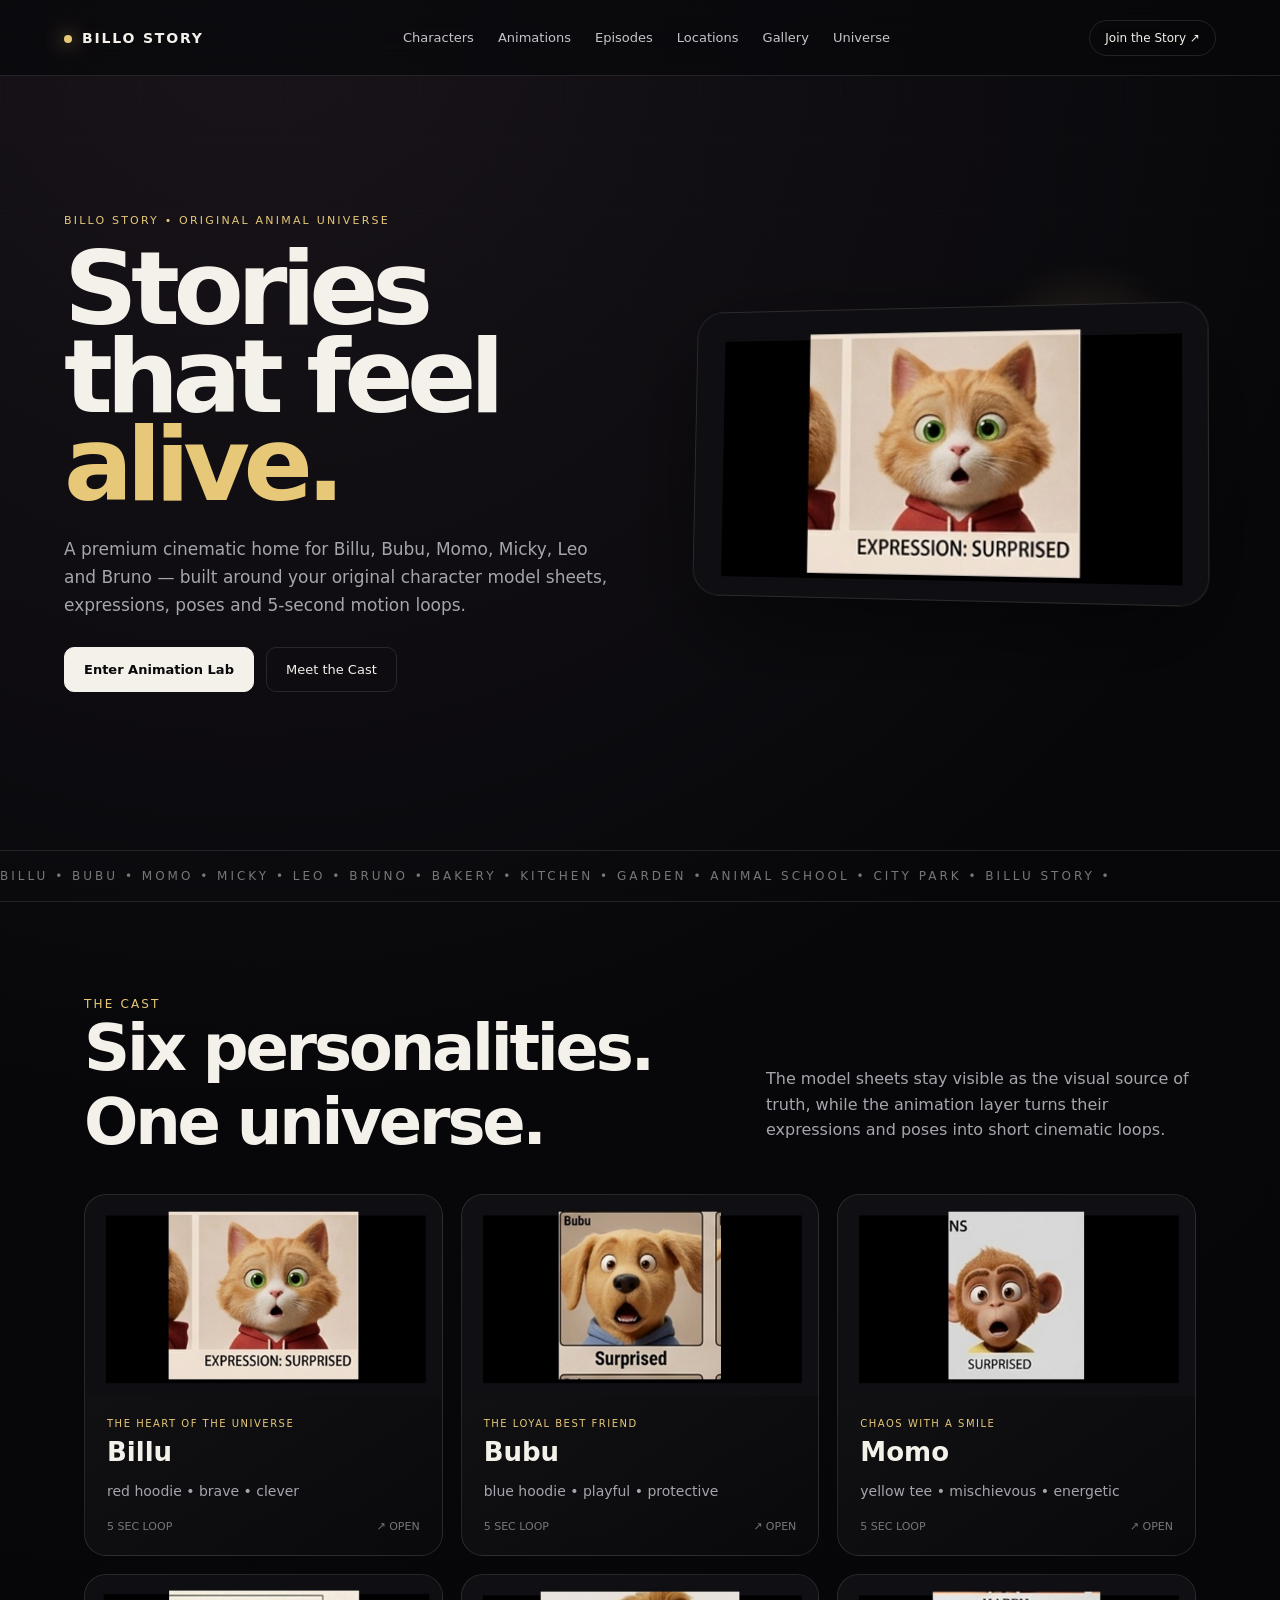
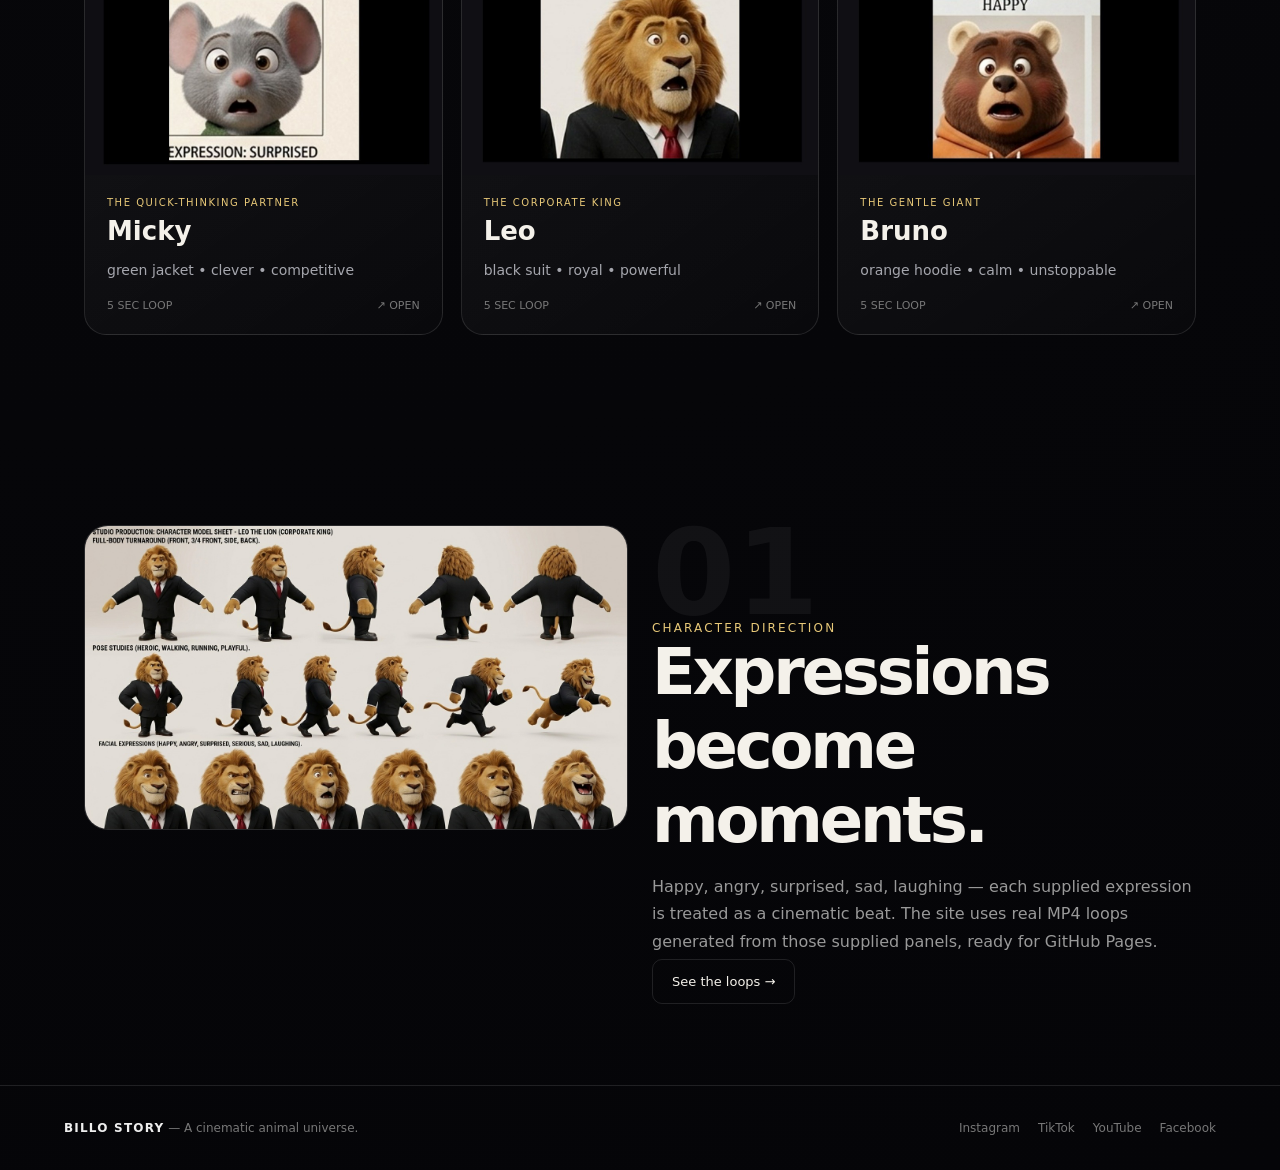
==== index.html @ b3fea33d "Add files via upload" ====
<!doctype html><html lang="en"><head><meta charset="utf-8"><meta name="viewport" content="width=device-width,initial-scale=1"><title>Cinematic Universe — Billo Story</title><meta name="description" content="Billo Story — a cinematic animal universe."><link rel="stylesheet" href="style.css"></head><body>
<nav class="nav">
  <a class="brand" href="index.html"><span class="brand-dot"></span>BILLO STORY</a>
  <div class="navlinks">
    <a href="characters.html">Characters</a>
    <a href="animations.html">Animations</a>
    <a href="episodes.html">Episodes</a>
    <a href="locations.html">Locations</a>
    <a href="gallery.html">Gallery</a>
    <a href="universe.html">Universe</a>
  </div>
  <a class="nav-cta" href="social.html">Join the Story ↗</a>
</nav>

<section class="hero">
<div class="hero-inner">
<div class="reveal"><div class="eyebrow">Billo Story • Original Animal Universe</div><h1>Stories that feel <span>alive.</span></h1><p>A premium cinematic home for Billu, Bubu, Momo, Micky, Leo and Bruno — built around your original character model sheets, expressions, poses and 5-second motion loops.</p><div class="buttons"><a class="btn primary" href="animations.html">Enter Animation Lab</a><a class="btn" href="characters.html">Meet the Cast</a></div></div>
<div class="stage reveal"><div class="orb"></div><div class="stage-card"><video autoplay muted loop playsinline poster="billu-expressions-5s.jpg"><source src="billu-expressions-5s.mp4" type="video/mp4"></video></div></div>
</div></section>
<div class="marquee"><div>BILLU • BUBU • MOMO • MICKY • LEO • BRUNO • BAKERY • KITCHEN • GARDEN • ANIMAL SCHOOL • CITY PARK • BILLU STORY • </div></div>
<section class="section"><div class="section-head reveal"><div><div class="kicker">The cast</div><h2>Six personalities.<br>One universe.</h2></div><p>The model sheets stay visible as the visual source of truth, while the animation layer turns their expressions and poses into short cinematic loops.</p></div>
<div class="grid"><a class="card reveal" href="billu.html"><video autoplay muted loop playsinline poster="billu-expressions-5s.jpg"><source src="billu-expressions-5s.mp4" type="video/mp4"></video><div class="card-body"><div class="tag">The heart of the universe</div><h3>Billu</h3><p>red hoodie • brave • clever</p><div class="meta"><span>5 SEC LOOP</span><span>↗ OPEN</span></div></div></a><a class="card reveal" href="bubu.html"><video autoplay muted loop playsinline poster="bubu-expressions-5s.jpg"><source src="bubu-expressions-5s.mp4" type="video/mp4"></video><div class="card-body"><div class="tag">The loyal best friend</div><h3>Bubu</h3><p>blue hoodie • playful • protective</p><div class="meta"><span>5 SEC LOOP</span><span>↗ OPEN</span></div></div></a><a class="card reveal" href="momo.html"><video autoplay muted loop playsinline poster="momo-expressions-5s.jpg"><source src="momo-expressions-5s.mp4" type="video/mp4"></video><div class="card-body"><div class="tag">Chaos with a smile</div><h3>Momo</h3><p>yellow tee • mischievous • energetic</p><div class="meta"><span>5 SEC LOOP</span><span>↗ OPEN</span></div></div></a><a class="card reveal" href="micky.html"><video autoplay muted loop playsinline poster="micky-expressions-5s.jpg"><source src="micky-expressions-5s.mp4" type="video/mp4"></video><div class="card-body"><div class="tag">The quick-thinking partner</div><h3>Micky</h3><p>green jacket • clever • competitive</p><div class="meta"><span>5 SEC LOOP</span><span>↗ OPEN</span></div></div></a><a class="card reveal" href="leo.html"><video autoplay muted loop playsinline poster="leo-expressions-5s.jpg"><source src="leo-expressions-5s.mp4" type="video/mp4"></video><div class="card-body"><div class="tag">The corporate king</div><h3>Leo</h3><p>black suit • royal • powerful</p><div class="meta"><span>5 SEC LOOP</span><span>↗ OPEN</span></div></div></a><a class="card reveal" href="bruno.html"><video autoplay muted loop playsinline poster="bruno-expressions-5s.jpg"><source src="bruno-expressions-5s.mp4" type="video/mp4"></video><div class="card-body"><div class="tag">The gentle giant</div><h3>Bruno</h3><p>orange hoodie • calm • unstoppable</p><div class="meta"><span>5 SEC LOOP</span><span>↗ OPEN</span></div></div></a></div></section>
<section class="section"><div class="split"><div class="sheet reveal"><img src="leo-model-sheet.jpg" alt="Leo model sheet"></div><div class="reveal"><div class="big-number">01</div><div class="kicker">Character direction</div><h2>Expressions become moments.</h2><p style="color:#999;line-height:1.7">Happy, angry, surprised, sad, laughing — each supplied expression is treated as a cinematic beat. The site uses real MP4 loops generated from those supplied panels, ready for GitHub Pages.</p><a class="btn" href="animations.html">See the loops →</a></div></div></section>

<footer class="footer">
  <div><strong>BILLO STORY</strong><span> — A cinematic animal universe.</span></div>
  <div class="social-mini">
    <a href="https://www.instagram.com/billastory11/" target="_blank">Instagram</a>
    <a href="https://www.tiktok.com/@billastory11" target="_blank">TikTok</a>
    <a href="https://www.youtube.com/@BilloStory11" target="_blank">YouTube</a>
    <a href="https://www.facebook.com/profile.php?id=61595432726542" target="_blank">Facebook</a>
  </div>
</footer>
<script src="script.js"></script></body></html>
---- style.css ----
:root{--bg:#07070a;--panel:#101116;--panel2:#15161c;--text:#f4f1ea;--muted:#a5a6ad;--line:rgba(255,255,255,.11);--gold:#e7c878;--red:#d84d3f;--max:1240px}
*{box-sizing:border-box}html{scroll-behavior:smooth}body{margin:0;background:radial-gradient(circle at 20% 0%,#19141a 0,#07070a 38%,#050508 100%);color:var(--text);font-family:Inter,system-ui,-apple-system,Segoe UI,sans-serif;overflow-x:hidden}
body:before{content:"";position:fixed;inset:0;pointer-events:none;background:linear-gradient(rgba(255,255,255,.015) 1px,transparent 1px),linear-gradient(90deg,rgba(255,255,255,.012) 1px,transparent 1px);background-size:70px 70px;mask-image:linear-gradient(to bottom,black,transparent 70%);z-index:-1}
a{color:inherit;text-decoration:none}.nav{position:sticky;top:0;z-index:50;height:76px;display:flex;align-items:center;justify-content:space-between;padding:0 5vw;border-bottom:1px solid var(--line);background:rgba(7,7,10,.72);backdrop-filter:blur(20px)}
.brand{font-weight:900;letter-spacing:.13em;font-size:14px}.brand-dot{display:inline-block;width:8px;height:8px;border-radius:50%;background:var(--gold);box-shadow:0 0 20px var(--gold);margin-right:10px}.navlinks{display:flex;gap:24px;color:#c5c5cb;font-size:13px}.navlinks a:hover,.social-mini a:hover{color:white}.nav-cta{border:1px solid var(--line);padding:10px 15px;border-radius:99px;font-size:12px}
.hero{min-height:86vh;display:grid;place-items:center;position:relative;padding:70px 5vw 90px}.hero-inner{max-width:var(--max);width:100%;display:grid;grid-template-columns:1fr 1fr;gap:55px;align-items:center}.eyebrow{font-size:11px;letter-spacing:.2em;text-transform:uppercase;color:var(--gold);margin-bottom:18px}.hero h1{font-size:clamp(54px,8vw,112px);line-height:.86;letter-spacing:-.065em;margin:0 0 25px;max-width:720px}.hero h1 span{color:var(--gold)}.hero p{max-width:580px;color:var(--muted);font-size:17px;line-height:1.65}.buttons{display:flex;gap:12px;margin-top:28px;flex-wrap:wrap}.btn{padding:14px 19px;border-radius:10px;border:1px solid var(--line);font-size:13px}.btn.primary{background:var(--text);color:#08080a;border-color:var(--text);font-weight:800}.btn:hover{transform:translateY(-2px)}
.stage{perspective:1100px;position:relative;min-height:560px;display:grid;place-items:center}.stage-card{width:min(560px,95%);transform:rotateY(-10deg) rotateX(3deg);border:1px solid var(--line);border-radius:28px;overflow:hidden;box-shadow:0 35px 100px rgba(0,0,0,.55);background:#111}.stage-card video{width:100%;display:block}.orb{position:absolute;width:260px;height:260px;border-radius:50%;background:radial-gradient(circle,rgba(231,200,120,.24),transparent 68%);filter:blur(8px);top:15%;right:0;z-index:-1}
.section{max-width:var(--max);margin:auto;padding:95px 5vw}.section-head{display:flex;justify-content:space-between;gap:30px;align-items:end;margin-bottom:35px}.section h2{font-size:clamp(34px,5vw,64px);letter-spacing:-.05em;margin:0}.section-head p{max-width:430px;color:var(--muted);line-height:1.6}.grid{display:grid;grid-template-columns:repeat(3,1fr);gap:18px}.card{background:linear-gradient(145deg,rgba(255,255,255,.06),rgba(255,255,255,.015));border:1px solid var(--line);border-radius:22px;overflow:hidden;transform-style:preserve-3d;transition:.35s}.card:hover{transform:translateY(-8px) rotateX(2deg) rotateY(-2deg);border-color:rgba(231,200,120,.35)}.card video,.card img{width:100%;display:block}.card-body{padding:22px}.tag{font-size:10px;letter-spacing:.15em;text-transform:uppercase;color:var(--gold)}.card h3{font-size:26px;margin:8px 0}.card p{color:var(--muted);line-height:1.5;font-size:14px}.meta{display:flex;justify-content:space-between;color:#777;font-size:11px;margin-top:18px}
.marquee{overflow:hidden;border-top:1px solid var(--line);border-bottom:1px solid var(--line);white-space:nowrap}.marquee div{display:inline-block;padding:18px 0;font-size:12px;letter-spacing:.25em;color:#777;animation:marq 25s linear infinite}@keyframes marq{to{transform:translateX(-50%)}}
.sheet{border:1px solid var(--line);border-radius:24px;overflow:hidden;background:#0d0d10}.sheet img{width:100%;display:block}.split{display:grid;grid-template-columns:1fr 1fr;gap:24px;align-items:start}.kicker{color:var(--gold);font-size:12px;letter-spacing:.18em;text-transform:uppercase}.big-number{font-size:120px;line-height:.8;color:rgba(255,255,255,.05);font-weight:900}
.location-grid{display:grid;grid-template-columns:repeat(4,1fr);gap:12px}.location{padding:25px;border:1px solid var(--line);border-radius:16px;background:rgba(255,255,255,.025);min-height:120px}.location strong{display:block;font-size:18px}.location span{color:#777;font-size:11px;letter-spacing:.12em;text-transform:uppercase}
.footer{border-top:1px solid var(--line);padding:35px 5vw;display:flex;justify-content:space-between;gap:20px;color:#777;font-size:12px}.footer strong{color:#eee;letter-spacing:.1em}.social-mini{display:flex;gap:18px}
.page-hero{max-width:var(--max);margin:auto;padding:100px 5vw 55px}.page-hero h1{font-size:clamp(55px,8vw,105px);letter-spacing:-.065em;line-height:.88;margin:0 0 22px}.page-hero p{max-width:650px;color:var(--muted);font-size:17px;line-height:1.65}
.character-row{display:grid;grid-template-columns:1fr 1fr;gap:25px;margin-bottom:55px}.char-copy{padding:25px}.char-copy h2{font-size:48px;letter-spacing:-.05em;margin:8px 0}.char-copy p{color:var(--muted);line-height:1.7}.specs{display:flex;gap:8px;flex-wrap:wrap;margin-top:20px}.spec{border:1px solid var(--line);padding:8px 10px;border-radius:99px;font-size:10px;color:#aaa}
.timeline{display:grid;gap:14px}.episode{display:grid;grid-template-columns:110px 1fr 160px;gap:20px;align-items:center;border:1px solid var(--line);padding:18px;border-radius:18px;background:rgba(255,255,255,.025)}.episode .num{font-size:40px;font-weight:900;color:#444}.episode img{width:160px;border-radius:12px}.episode p{color:#888;font-size:13px;line-height:1.5}
.gallery{columns:3 280px;column-gap:14px}.gallery img{width:100%;display:block;margin:0 0 14px;border-radius:16px;border:1px solid var(--line)}
.note{padding:18px 20px;border-left:2px solid var(--gold);background:rgba(231,200,120,.05);color:#bbb;line-height:1.6;border-radius:0 12px 12px 0}
@media(max-width:900px){.navlinks{display:none}.hero-inner,.split,.character-row{grid-template-columns:1fr}.grid{grid-template-columns:1fr 1fr}.location-grid{grid-template-columns:1fr 1fr}.hero{padding-top:45px}.stage{min-height:auto}.episode{grid-template-columns:70px 1fr}.episode img{display:none}}
@media(max-width:600px){.grid,.location-grid{grid-template-columns:1fr}.hero h1{font-size:58px}.section{padding:65px 5vw}.page-hero{padding-top:65px}.footer{flex-direction:column}}
.reveal{opacity:0;transform:translateY(24px);transition:opacity .8s ease,transform .8s ease}.reveal.show{opacity:1;transform:none}
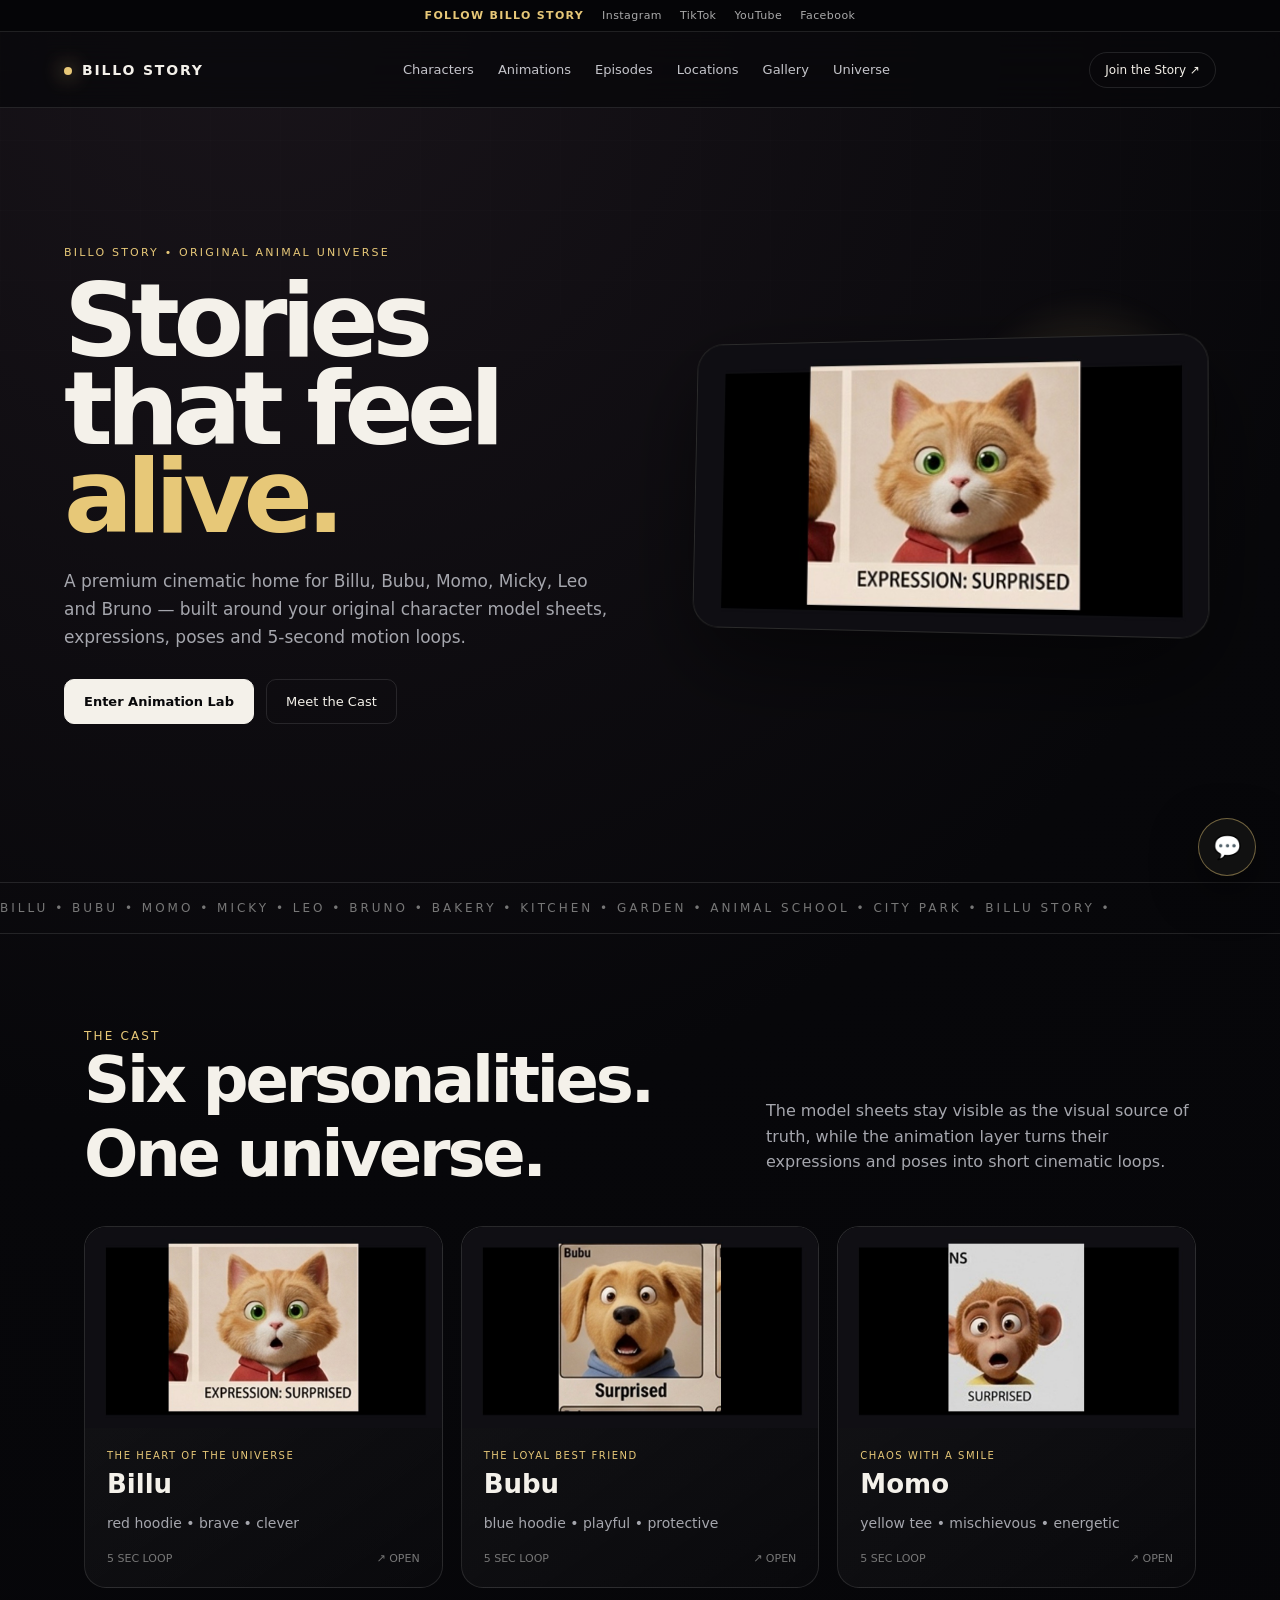
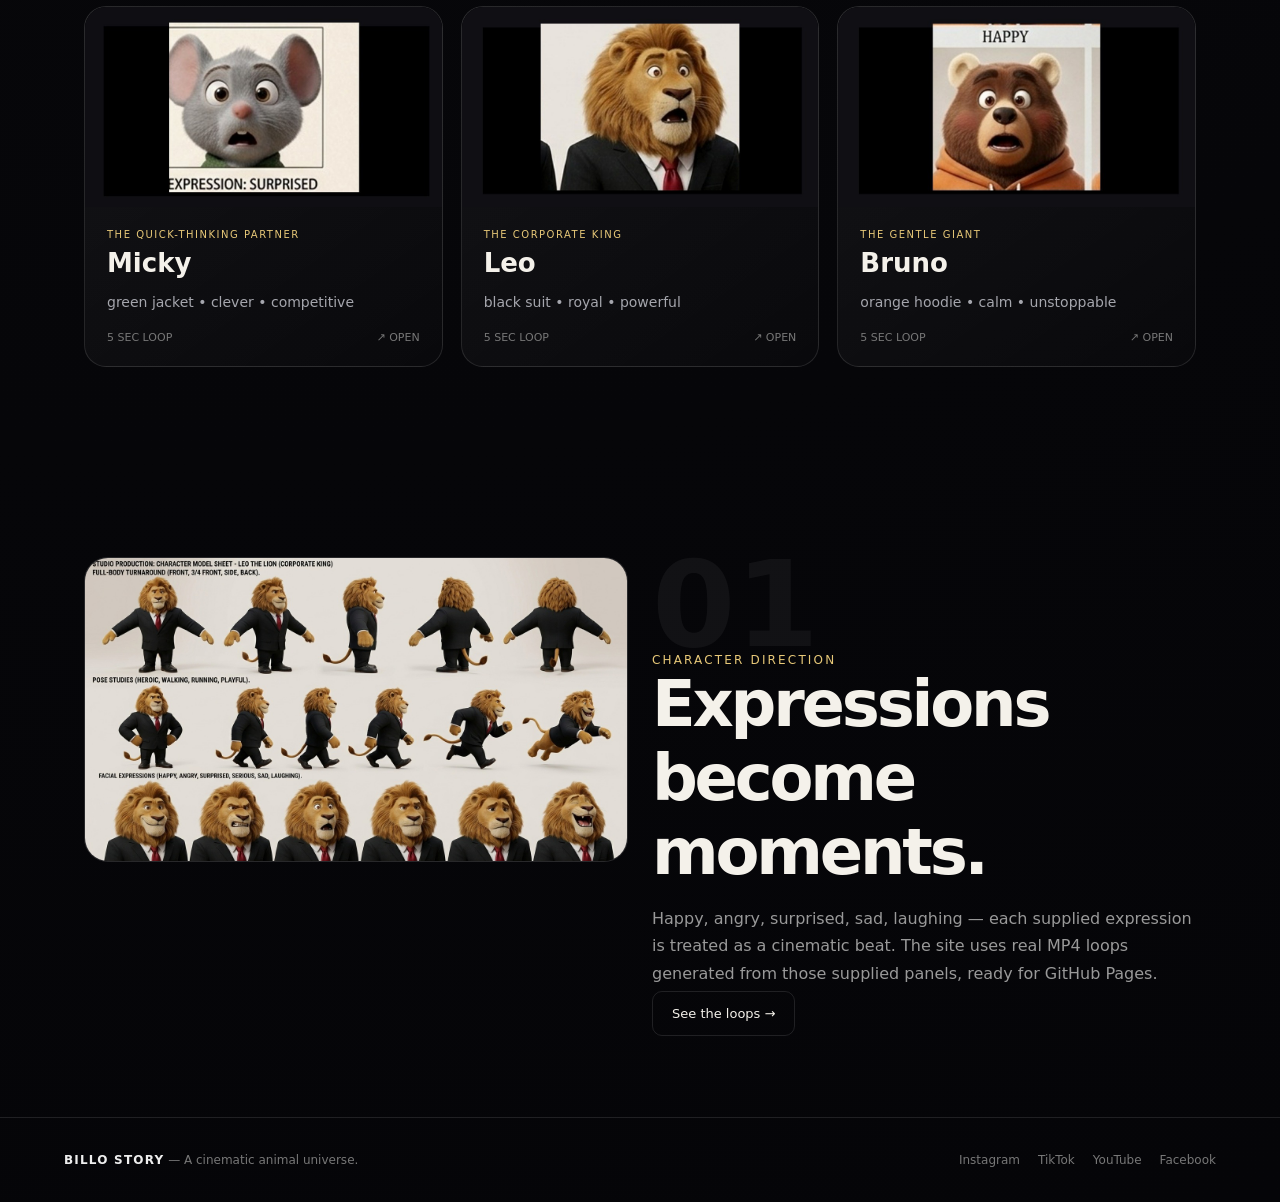
==== commit 9944a8da: "Add files via upload" ====
--- a/index.html
+++ b/index.html
@@ -1,4 +1,4 @@
-<!doctype html><html lang="en"><head><meta charset="utf-8"><meta name="viewport" content="width=device-width,initial-scale=1"><title>Cinematic Universe — Billo Story</title><meta name="description" content="Billo Story — a cinematic animal universe."><link rel="stylesheet" href="style.css"></head><body>
+<!doctype html><html lang="en"><head><meta charset="utf-8"><meta name="viewport" content="width=device-width,initial-scale=1"><title>Cinematic Universe — Billo Story</title><meta name="description" content="Billo Story — a cinematic animal universe."><link rel="stylesheet" href="style.css"></head><body><div class="social-top"><span>FOLLOW BILLO STORY</span><a href="https://www.instagram.com/billastory11/" target="_blank">Instagram</a><a href="https://www.tiktok.com/@billastory11" target="_blank">TikTok</a><a href="https://www.youtube.com/@BillaStory11" target="_blank">YouTube</a><a href="https://www.facebook.com/profile.php?id=61595432726542" target="_blank">Facebook</a></div>
 <nav class="nav">
   <a class="brand" href="index.html"><span class="brand-dot"></span>BILLO STORY</a>
   <div class="navlinks">
@@ -31,4 +31,4 @@
     <a href="https://www.facebook.com/profile.php?id=61595432726542" target="_blank">Facebook</a>
   </div>
 </footer>
-<script src="script.js"></script></body></html>+<button class="bot-fab" id="botFab" aria-label="Open Billa Bot">💬</button><div class="bot-panel" id="botPanel"><div class="bot-head"><div><strong>Billa Bot</strong><span>Your Billo Story guide</span></div><button id="botClose">×</button></div><div class="bot-messages" id="botMessages"><div class="bot-msg bot">Assalam-o-alaikum! 👋 Main Billa Bot hoon. Characters, locations ya YouTube ke baare mein poochho.</div></div><div class="bot-quick"><button data-q="Who is Billu?">Billu</button><button data-q="Show locations">Locations</button><button data-q="YouTube link">YouTube</button></div><form class="bot-form" id="botForm"><input id="botInput" placeholder="Ask Billa Bot..." autocomplete="off"><button>Send</button></form></div><script src="script.js"></script></body></html>
--- a/style.css
+++ b/style.css
@@ -19,3 +19,19 @@
 @media(max-width:900px){.navlinks{display:none}.hero-inner,.split,.character-row{grid-template-columns:1fr}.grid{grid-template-columns:1fr 1fr}.location-grid{grid-template-columns:1fr 1fr}.hero{padding-top:45px}.stage{min-height:auto}.episode{grid-template-columns:70px 1fr}.episode img{display:none}}
 @media(max-width:600px){.grid,.location-grid{grid-template-columns:1fr}.hero h1{font-size:58px}.section{padding:65px 5vw}.page-hero{padding-top:65px}.footer{flex-direction:column}}
 .reveal{opacity:0;transform:translateY(24px);transition:opacity .8s ease,transform .8s ease}.reveal.show{opacity:1;transform:none}
+
+.social-top{position:relative;z-index:60;display:flex;align-items:center;justify-content:center;gap:18px;padding:9px 5vw;border-bottom:1px solid var(--line);background:#050507;color:#aaa;font-size:11px;letter-spacing:.04em}.social-top span{color:var(--gold);font-weight:800;letter-spacing:.12em}.social-top a:hover{color:#fff}
+.cinematic-character{background:#08090c;min-height:420px;display:flex;align-items:center;justify-content:center}.cinematic-character video{width:100%;height:100%;min-height:420px;object-fit:cover;display:block}
+.location-grid-art{grid-template-columns:repeat(3,1fr);gap:18px}.location-card{border:1px solid var(--line);border-radius:22px;overflow:hidden;background:rgba(255,255,255,.025);transition:.35s}.location-card:hover{transform:translateY(-7px);border-color:rgba(231,200,120,.4)}.location-card img{width:100%;aspect-ratio:16/10;object-fit:cover;display:block}.location-card-body{padding:18px 20px 21px}.location-card-body span{display:block;color:#777;font-size:10px;letter-spacing:.14em;margin-bottom:7px}.location-card-body strong{font-size:22px}
+.bot-fab{position:fixed;right:24px;bottom:24px;z-index:100;width:58px;height:58px;border-radius:50%;border:1px solid rgba(231,200,120,.45);background:#111;color:#fff;font-size:23px;box-shadow:0 15px 45px rgba(0,0,0,.5);cursor:pointer}.bot-panel{position:fixed;right:24px;bottom:92px;z-index:101;width:min(360px,calc(100vw - 32px));height:500px;display:none;flex-direction:column;background:#0d0e12;border:1px solid var(--line);border-radius:20px;overflow:hidden;box-shadow:0 25px 80px rgba(0,0,0,.65)}.bot-panel.open{display:flex}.bot-head{display:flex;justify-content:space-between;align-items:center;padding:16px 18px;border-bottom:1px solid var(--line)}.bot-head strong{display:block}.bot-head span{font-size:11px;color:#777}.bot-head button{border:0;background:none;color:#aaa;font-size:24px;cursor:pointer}.bot-messages{flex:1;overflow:auto;padding:15px}.bot-msg{max-width:85%;padding:10px 12px;border-radius:14px;margin-bottom:10px;font-size:13px;line-height:1.45}.bot-msg.bot{background:#181a20;color:#ddd}.bot-msg.user{margin-left:auto;background:#e7c878;color:#111}.bot-quick{display:flex;gap:7px;overflow:auto;padding:9px 12px;border-top:1px solid var(--line)}.bot-quick button{white-space:nowrap;border:1px solid var(--line);background:#15161b;color:#bbb;border-radius:99px;padding:7px 10px;font-size:11px;cursor:pointer}.bot-form{display:flex;padding:10px;border-top:1px solid var(--line);gap:8px}.bot-form input{flex:1;min-width:0;border:1px solid var(--line);background:#08090c;color:#fff;border-radius:10px;padding:10px}.bot-form button{border:0;border-radius:10px;padding:0 13px;background:#e7c878;color:#111;font-weight:800}
+@media(max-width:900px){.social-top{overflow:auto;justify-content:flex-start;white-space:nowrap}.location-grid-art{grid-template-columns:1fr 1fr}.cinematic-character,.cinematic-character video{min-height:320px}}@media(max-width:600px){.location-grid-art{grid-template-columns:1fr}.social-top{gap:12px}.social-top span{display:none}}
+/* Final environment gallery */
+.location-showcase-grid{display:grid;gap:42px}
+.location-showcase{border:1px solid var(--line);border-radius:26px;background:linear-gradient(145deg,rgba(255,255,255,.055),rgba(255,255,255,.015));overflow:hidden;box-shadow:0 20px 70px rgba(0,0,0,.25)}
+.loc-title{padding:24px 26px 20px;display:flex;align-items:end;justify-content:space-between;gap:20px;border-bottom:1px solid var(--line)}
+.loc-title span{color:var(--gold);font-size:10px;letter-spacing:.18em;text-transform:uppercase}.loc-title h2{margin:0;font-size:32px;letter-spacing:-.04em}
+.loc-views{display:grid;grid-template-columns:1fr 1fr;gap:1px;background:var(--line)}
+.loc-views figure{margin:0;background:#050608;position:relative}.loc-views img{width:100%;aspect-ratio:16/10;object-fit:cover;display:block}.loc-views figcaption{position:absolute;left:14px;bottom:14px;padding:7px 10px;border:1px solid rgba(255,255,255,.18);border-radius:999px;background:rgba(0,0,0,.55);backdrop-filter:blur(10px);font-size:10px;letter-spacing:.16em;color:#fff}
+/* Keep character animation frames fully visible */
+.cinematic-character video,.card video{object-fit:contain!important;background:#050608;aspect-ratio:16/9}
+@media(max-width:700px){.loc-title{display:block}.loc-title h2{margin-top:8px;font-size:26px}.loc-views{grid-template-columns:1fr}.loc-views img{aspect-ratio:16/10}}
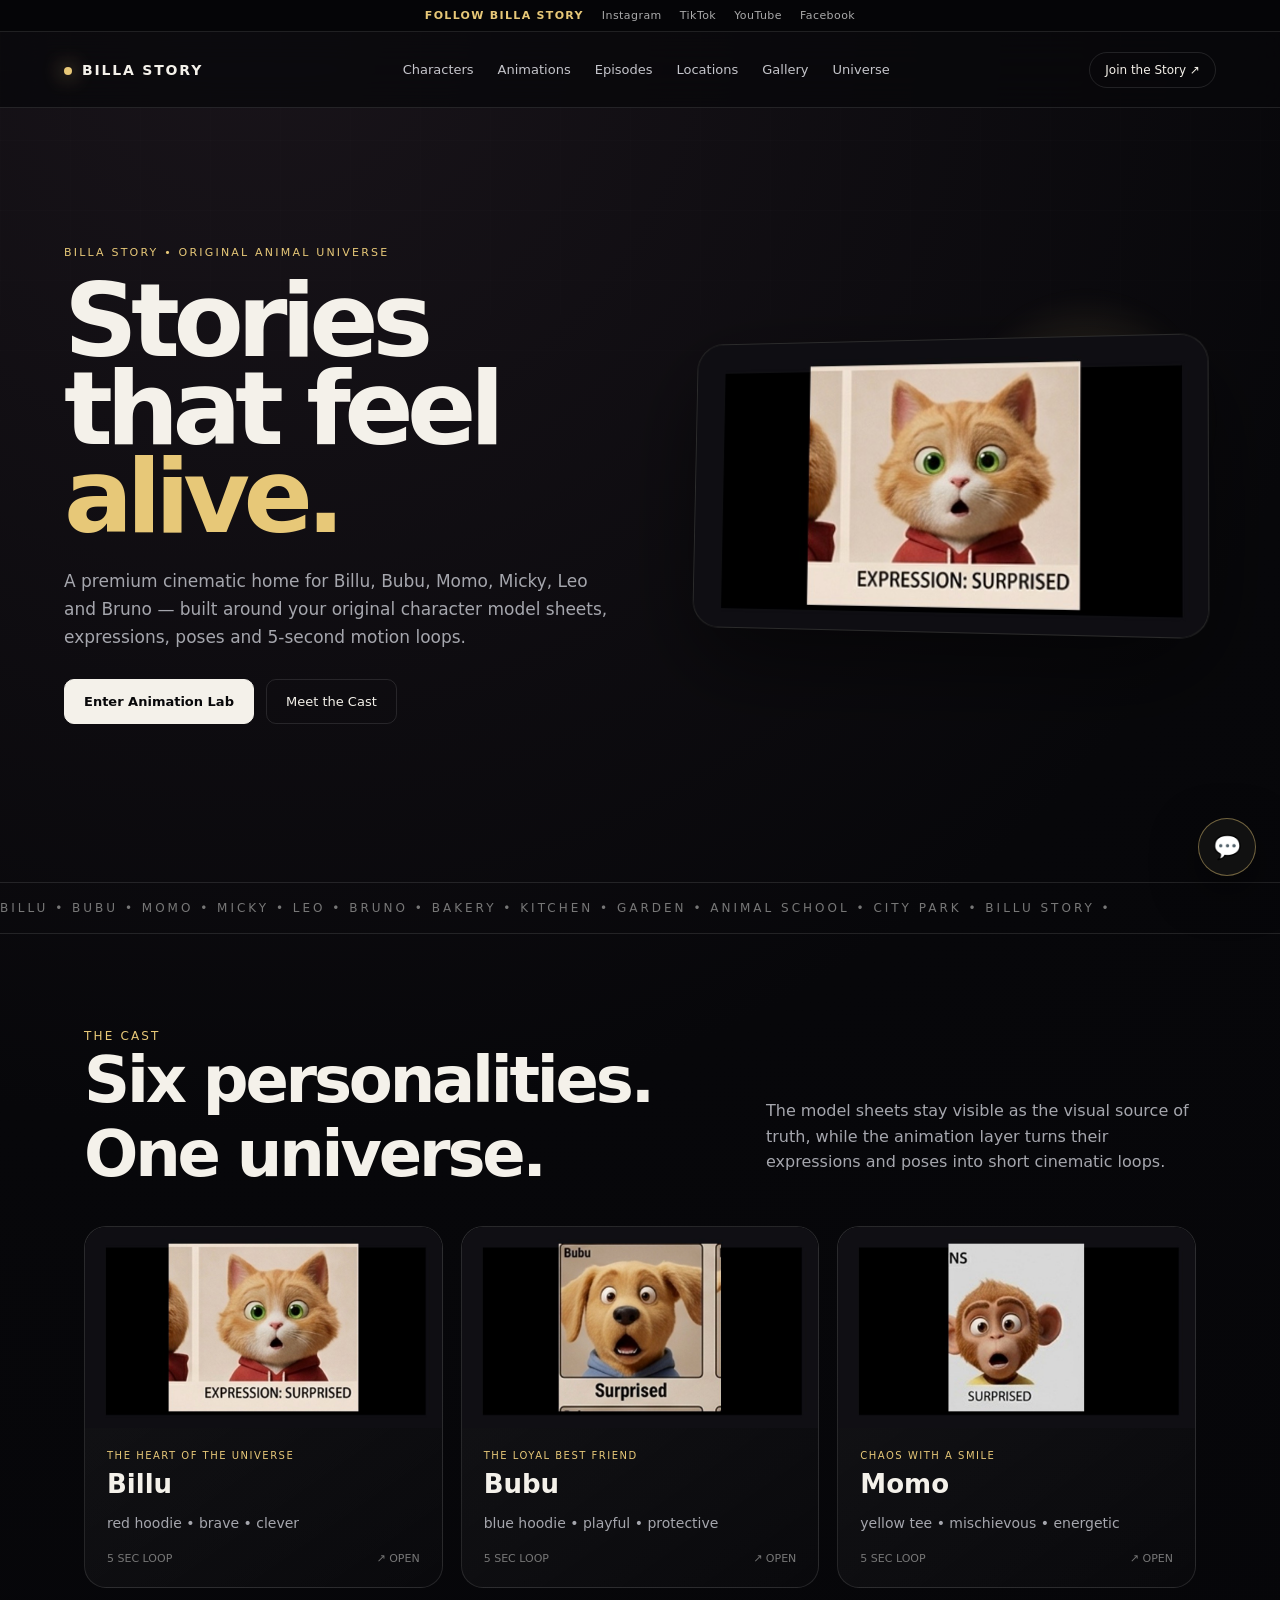
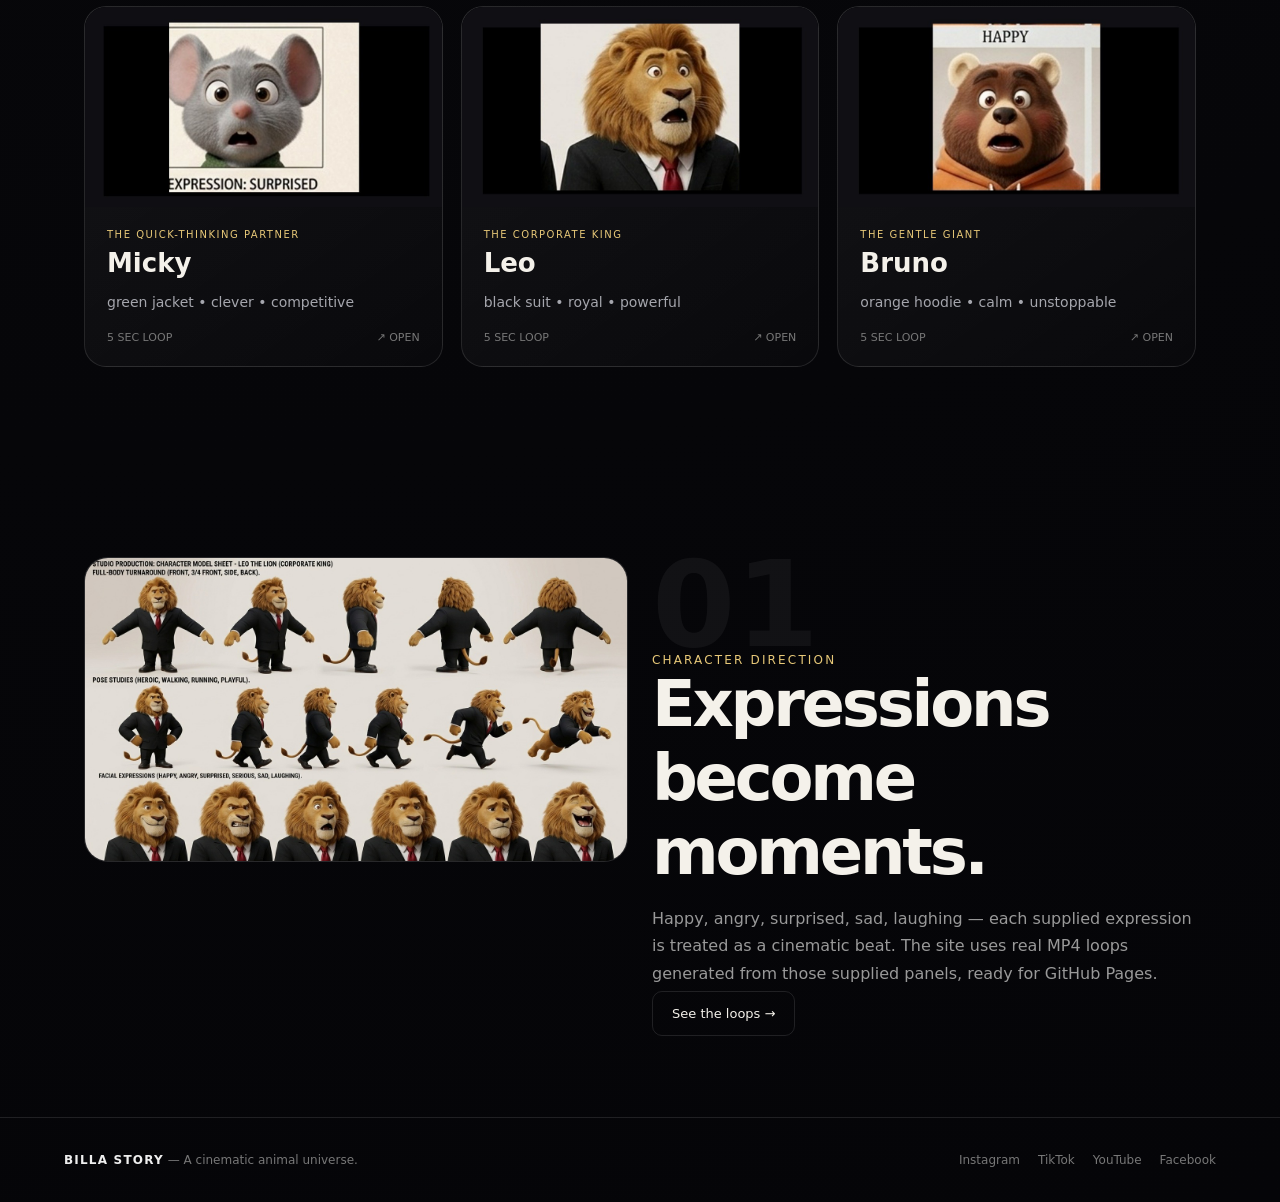
==== commit 4eaa4265: "Add files via upload" ====
--- a/index.html
+++ b/index.html
@@ -1,6 +1,6 @@
-<!doctype html><html lang="en"><head><meta charset="utf-8"><meta name="viewport" content="width=device-width,initial-scale=1"><title>Cinematic Universe — Billo Story</title><meta name="description" content="Billo Story — a cinematic animal universe."><link rel="stylesheet" href="style.css"></head><body><div class="social-top"><span>FOLLOW BILLO STORY</span><a href="https://www.instagram.com/billastory11/" target="_blank">Instagram</a><a href="https://www.tiktok.com/@billastory11" target="_blank">TikTok</a><a href="https://www.youtube.com/@BillaStory11" target="_blank">YouTube</a><a href="https://www.facebook.com/profile.php?id=61595432726542" target="_blank">Facebook</a></div>
+<!doctype html><html lang="en"><head><meta charset="utf-8"><meta name="viewport" content="width=device-width,initial-scale=1"><title>Cinematic Universe — Billa Story</title><meta name="description" content="Billa Story — a cinematic animal universe."><link rel="stylesheet" href="style.css"></head><body><div class="social-top"><span>FOLLOW BILLA STORY</span><a href="https://www.instagram.com/billastory11/" target="_blank" rel="noopener">Instagram</a><a href="https://www.tiktok.com/@billastory11" target="_blank" rel="noopener">TikTok</a><a href="https://www.youtube.com/@BillaStory11" target="_blank" rel="noopener">YouTube</a><a href="https://www.facebook.com/profile.php?id=61595432726542" target="_blank" rel="noopener">Facebook</a></div>
 <nav class="nav">
-  <a class="brand" href="index.html"><span class="brand-dot"></span>BILLO STORY</a>
+  <a class="brand" href="index.html"><span class="brand-dot"></span>BILLA STORY</a>
   <div class="navlinks">
     <a href="characters.html">Characters</a>
     <a href="animations.html">Animations</a>
@@ -14,7 +14,7 @@
 
 <section class="hero">
 <div class="hero-inner">
-<div class="reveal"><div class="eyebrow">Billo Story • Original Animal Universe</div><h1>Stories that feel <span>alive.</span></h1><p>A premium cinematic home for Billu, Bubu, Momo, Micky, Leo and Bruno — built around your original character model sheets, expressions, poses and 5-second motion loops.</p><div class="buttons"><a class="btn primary" href="animations.html">Enter Animation Lab</a><a class="btn" href="characters.html">Meet the Cast</a></div></div>
+<div class="reveal"><div class="eyebrow">Billa Story • Original Animal Universe</div><h1>Stories that feel <span>alive.</span></h1><p>A premium cinematic home for Billu, Bubu, Momo, Micky, Leo and Bruno — built around your original character model sheets, expressions, poses and 5-second motion loops.</p><div class="buttons"><a class="btn primary" href="animations.html">Enter Animation Lab</a><a class="btn" href="characters.html">Meet the Cast</a></div></div>
 <div class="stage reveal"><div class="orb"></div><div class="stage-card"><video autoplay muted loop playsinline poster="billu-expressions-5s.jpg"><source src="billu-expressions-5s.mp4" type="video/mp4"></video></div></div>
 </div></section>
 <div class="marquee"><div>BILLU • BUBU • MOMO • MICKY • LEO • BRUNO • BAKERY • KITCHEN • GARDEN • ANIMAL SCHOOL • CITY PARK • BILLU STORY • </div></div>
@@ -23,12 +23,12 @@
 <section class="section"><div class="split"><div class="sheet reveal"><img src="leo-model-sheet.jpg" alt="Leo model sheet"></div><div class="reveal"><div class="big-number">01</div><div class="kicker">Character direction</div><h2>Expressions become moments.</h2><p style="color:#999;line-height:1.7">Happy, angry, surprised, sad, laughing — each supplied expression is treated as a cinematic beat. The site uses real MP4 loops generated from those supplied panels, ready for GitHub Pages.</p><a class="btn" href="animations.html">See the loops →</a></div></div></section>
 
 <footer class="footer">
-  <div><strong>BILLO STORY</strong><span> — A cinematic animal universe.</span></div>
+  <div><strong>BILLA STORY</strong><span> — A cinematic animal universe.</span></div>
   <div class="social-mini">
-    <a href="https://www.instagram.com/billastory11/" target="_blank">Instagram</a>
-    <a href="https://www.tiktok.com/@billastory11" target="_blank">TikTok</a>
-    <a href="https://www.youtube.com/@BilloStory11" target="_blank">YouTube</a>
-    <a href="https://www.facebook.com/profile.php?id=61595432726542" target="_blank">Facebook</a>
+    <a href="https://www.instagram.com/billastory11/" target="_blank" rel="noopener">Instagram</a>
+    <a href="https://www.tiktok.com/@billastory11" target="_blank" rel="noopener">TikTok</a>
+    <a href="https://www.youtube.com/@BilloStory11" target="_blank" rel="noopener">YouTube</a>
+    <a href="https://www.facebook.com/profile.php?id=61595432726542" target="_blank" rel="noopener">Facebook</a>
   </div>
 </footer>
-<button class="bot-fab" id="botFab" aria-label="Open Billa Bot">💬</button><div class="bot-panel" id="botPanel"><div class="bot-head"><div><strong>Billa Bot</strong><span>Your Billo Story guide</span></div><button id="botClose">×</button></div><div class="bot-messages" id="botMessages"><div class="bot-msg bot">Assalam-o-alaikum! 👋 Main Billa Bot hoon. Characters, locations ya YouTube ke baare mein poochho.</div></div><div class="bot-quick"><button data-q="Who is Billu?">Billu</button><button data-q="Show locations">Locations</button><button data-q="YouTube link">YouTube</button></div><form class="bot-form" id="botForm"><input id="botInput" placeholder="Ask Billa Bot..." autocomplete="off"><button>Send</button></form></div><script src="script.js"></script></body></html>+<button class="bot-fab" id="botFab" aria-label="Open Billa Bot">💬</button><div class="bot-panel" id="botPanel"><div class="bot-head"><div><strong>Billa Bot</strong><span>Your Billa Story guide</span></div><button id="botClose">×</button></div><div class="bot-messages" id="botMessages"><div class="bot-msg bot">Assalam-o-alaikum! 👋 Main Billa Bot hoon. Characters, locations ya YouTube ke baare mein poochho.</div></div><div class="bot-quick"><button data-q="Who is Billu?">Billu</button><button data-q="Show locations">Locations</button><button data-q="YouTube link">YouTube</button></div><form class="bot-form" id="botForm"><input id="botInput" placeholder="Ask Billa Bot..." autocomplete="off"><button>Send</button></form></div><script src="script.js"></script></body></html>
--- a/style.css
+++ b/style.css
@@ -35,3 +35,6 @@
 /* Keep character animation frames fully visible */
 .cinematic-character video,.card video{object-fit:contain!important;background:#050608;aspect-ratio:16/9}
 @media(max-width:700px){.loc-title{display:block}.loc-title h2{margin-top:8px;font-size:26px}.loc-views{grid-template-columns:1fr}.loc-views img{aspect-ratio:16/10}}
+
+/* Verified locations build */
+.locations-list{padding-top:30px}.location-card{margin:0 0 34px;border:1px solid var(--line);border-radius:28px;overflow:hidden;background:linear-gradient(145deg,rgba(255,255,255,.06),rgba(255,255,255,.015));box-shadow:0 25px 80px rgba(0,0,0,.28)}.location-card-head{display:flex;justify-content:space-between;align-items:end;gap:24px;padding:26px 28px;border-bottom:1px solid var(--line)}.loc-kicker{font-size:10px;letter-spacing:.18em;color:var(--gold)}.location-card h2{font-size:clamp(28px,4vw,46px);margin:7px 0 6px;letter-spacing:-.045em}.location-card p{margin:0;color:var(--muted);max-width:680px;line-height:1.6}.loc-open{border:1px solid var(--line);background:#111217;color:#eee;padding:11px 14px;border-radius:999px;cursor:pointer}.location-pair{display:grid;grid-template-columns:1fr 1fr;gap:2px;background:var(--line)}.location-image{position:relative;padding:0;border:0;background:#060608;cursor:pointer;overflow:hidden}.location-image img{width:100%;height:clamp(300px,42vw,590px);display:block;object-fit:cover;transition:transform .6s ease;}.location-image:hover img{transform:scale(1.035)}.location-image span{position:absolute;left:16px;bottom:16px;padding:8px 11px;border-radius:999px;border:1px solid rgba(255,255,255,.18);background:rgba(0,0,0,.58);backdrop-filter:blur(10px);color:#fff;font-size:10px;letter-spacing:.16em}.loc-modal{display:none;position:fixed;inset:0;z-index:100;align-items:center;justify-content:center;padding:24px}.loc-modal.open{display:flex}.loc-modal-backdrop{position:absolute;inset:0;background:rgba(0,0,0,.86);backdrop-filter:blur(10px)}.loc-modal-box{position:relative;z-index:1;width:min(1100px,96vw);max-height:94vh;overflow:auto;background:#0b0c10;border:1px solid var(--line);border-radius:24px;box-shadow:0 40px 120px rgba(0,0,0,.7)}.loc-modal-box>img{width:100%;max-height:72vh;object-fit:contain;background:#050608;display:block}.loc-modal-close{position:absolute;right:14px;top:14px;z-index:3;width:40px;height:40px;border:1px solid rgba(255,255,255,.2);border-radius:50%;background:rgba(0,0,0,.6);color:#fff;font-size:25px;cursor:pointer}.loc-modal-title{padding:22px 26px 18px}.loc-modal-title span{font-size:10px;color:var(--gold);letter-spacing:.17em}.loc-modal-title h2{margin:7px 0 14px;font-size:34px}.loc-switch{display:flex;gap:8px}.loc-switch button{border:1px solid var(--line);background:#14151a;color:#bbb;border-radius:999px;padding:8px 12px;cursor:pointer}.loc-modal-caption{padding:14px 26px 20px;color:#999;line-height:1.5}@media(max-width:700px){.location-card-head{display:block}.loc-open{margin-top:18px}.location-pair{grid-template-columns:1fr}.location-image img{height:70vw;max-height:500px}.loc-modal{padding:10px}.loc-modal-title h2{font-size:26px}}
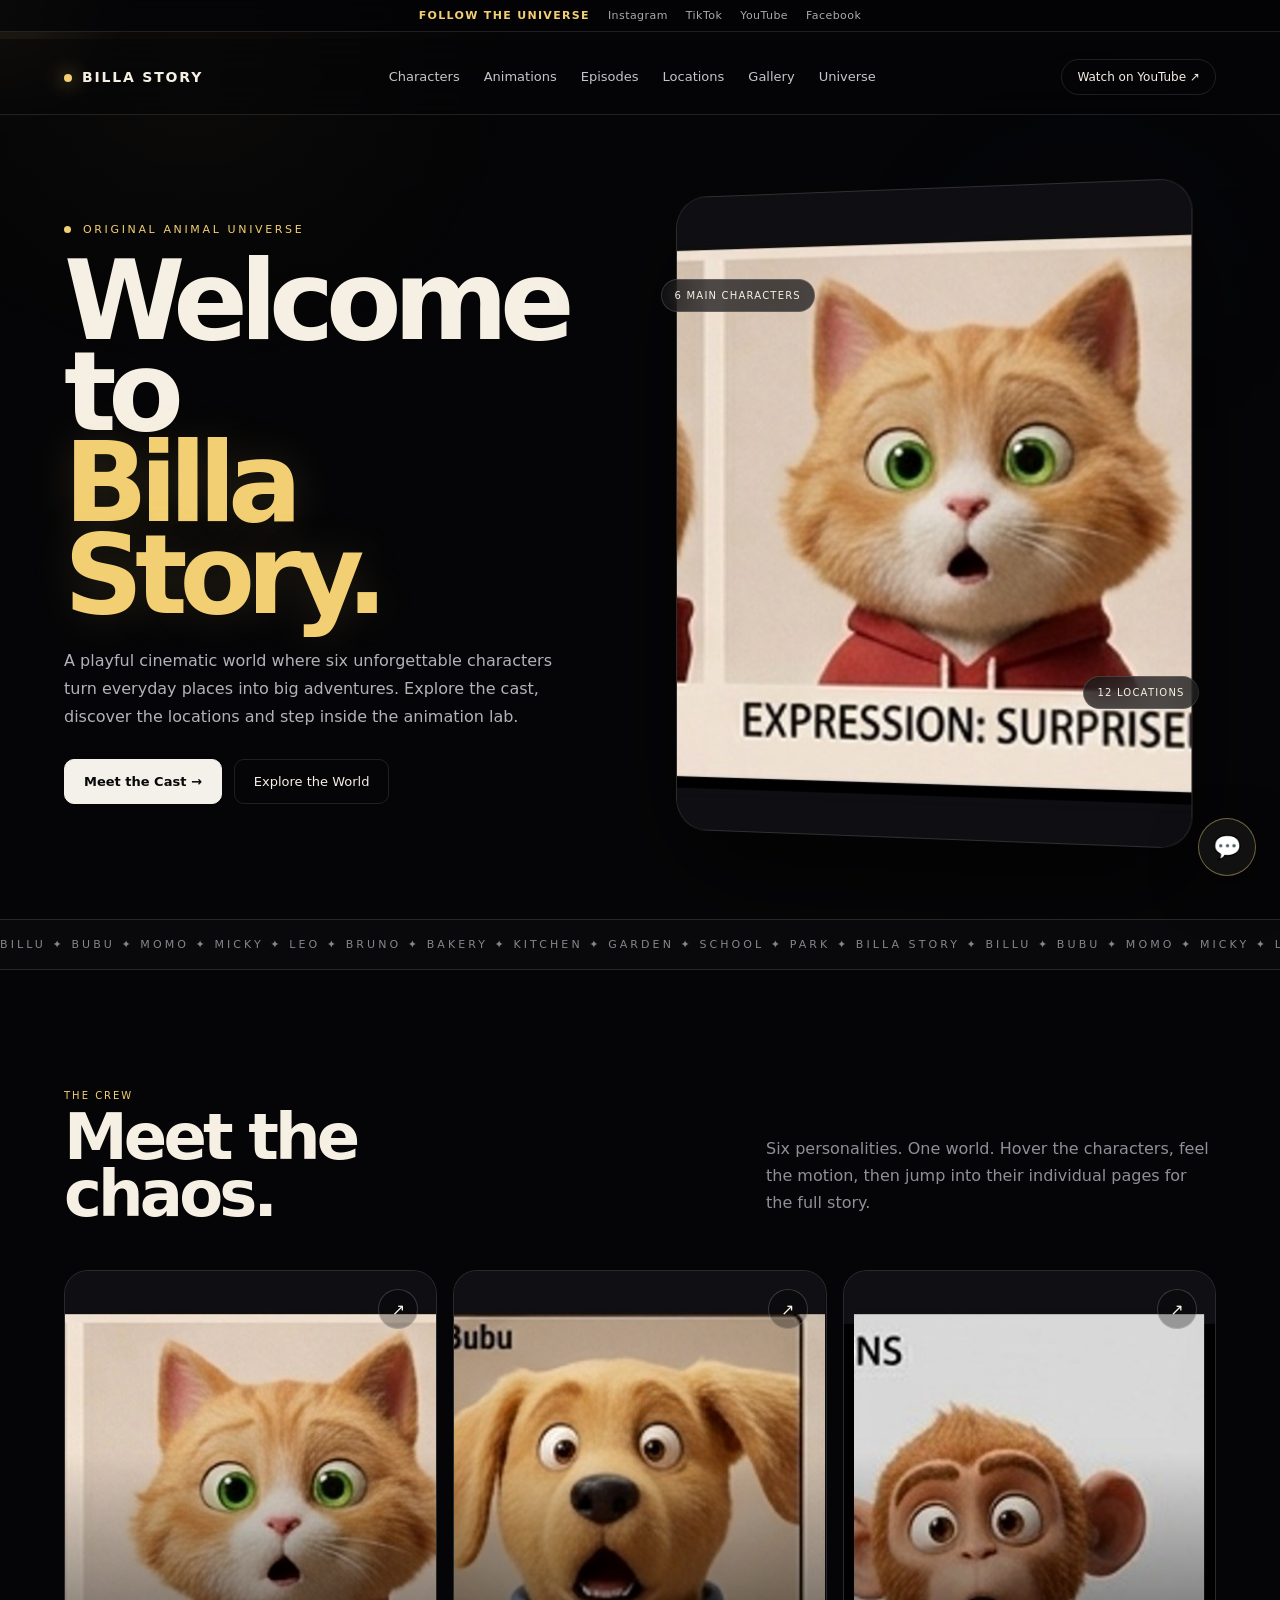
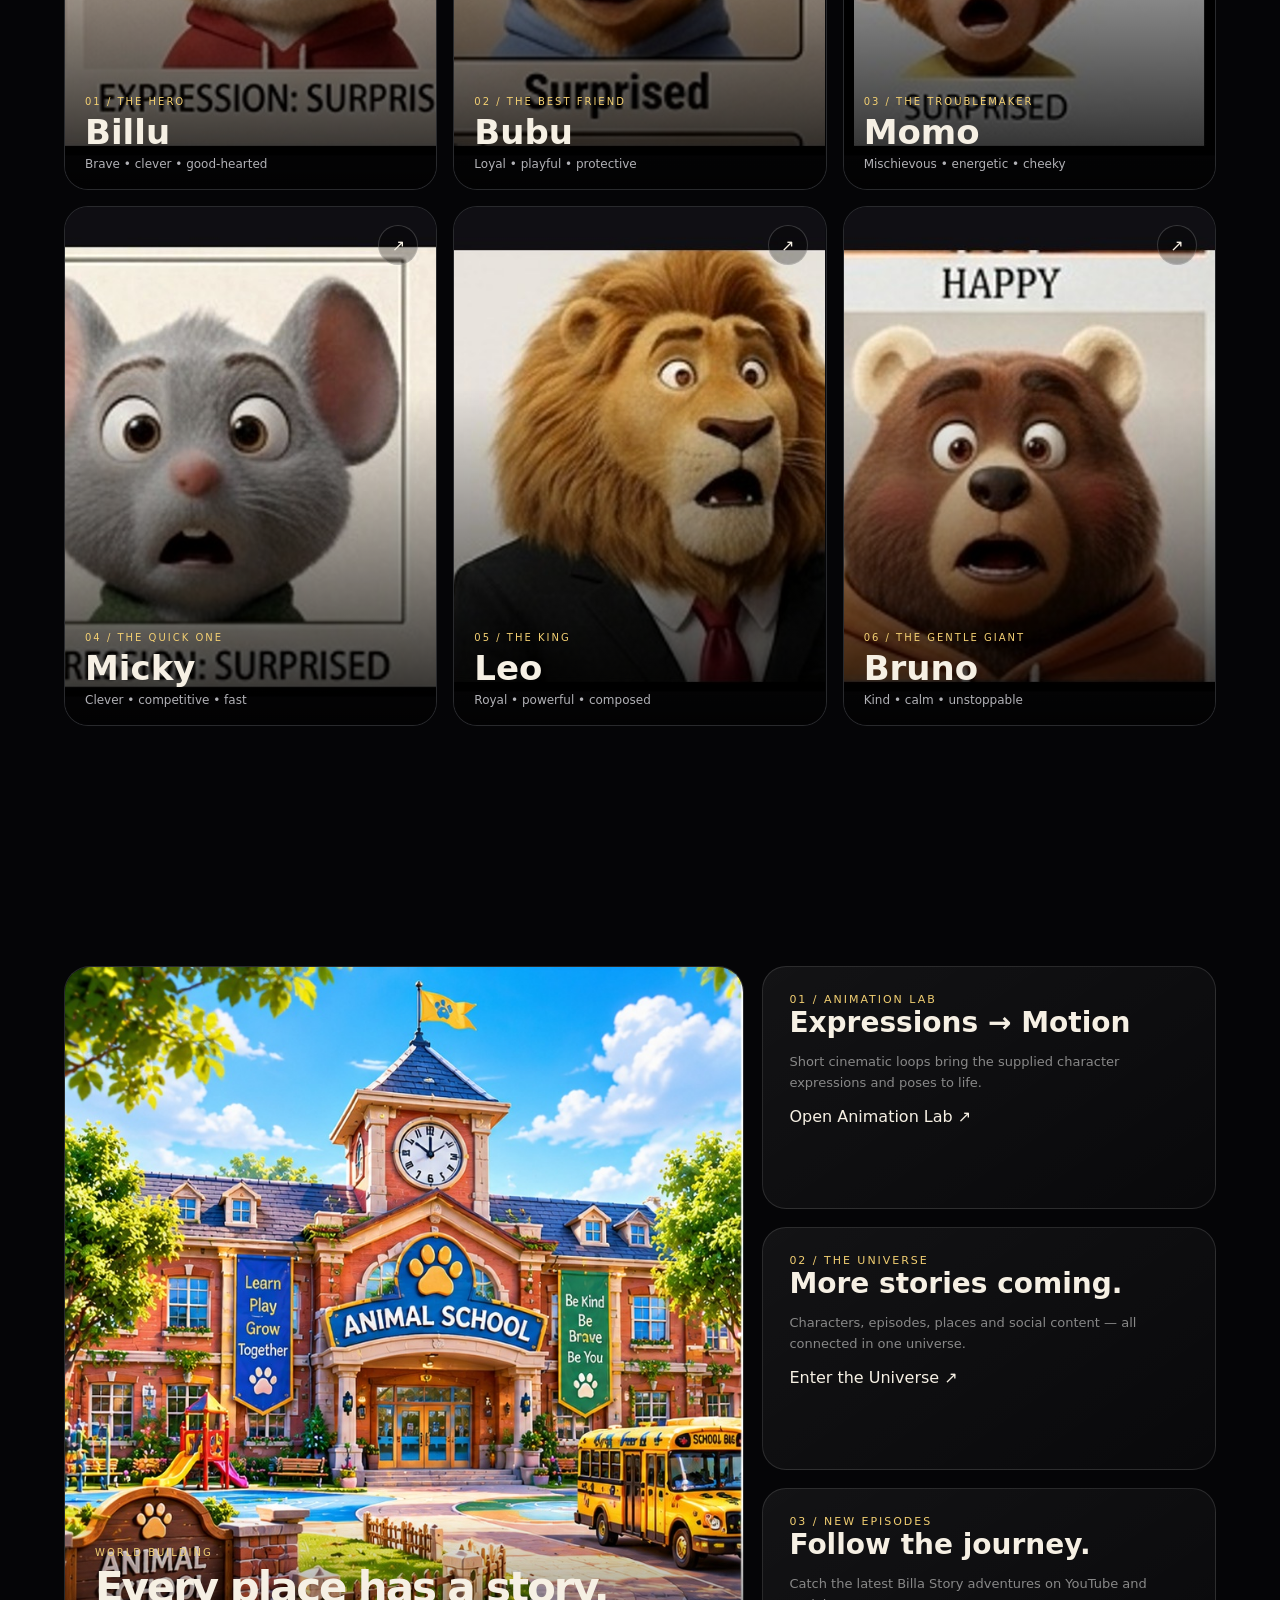
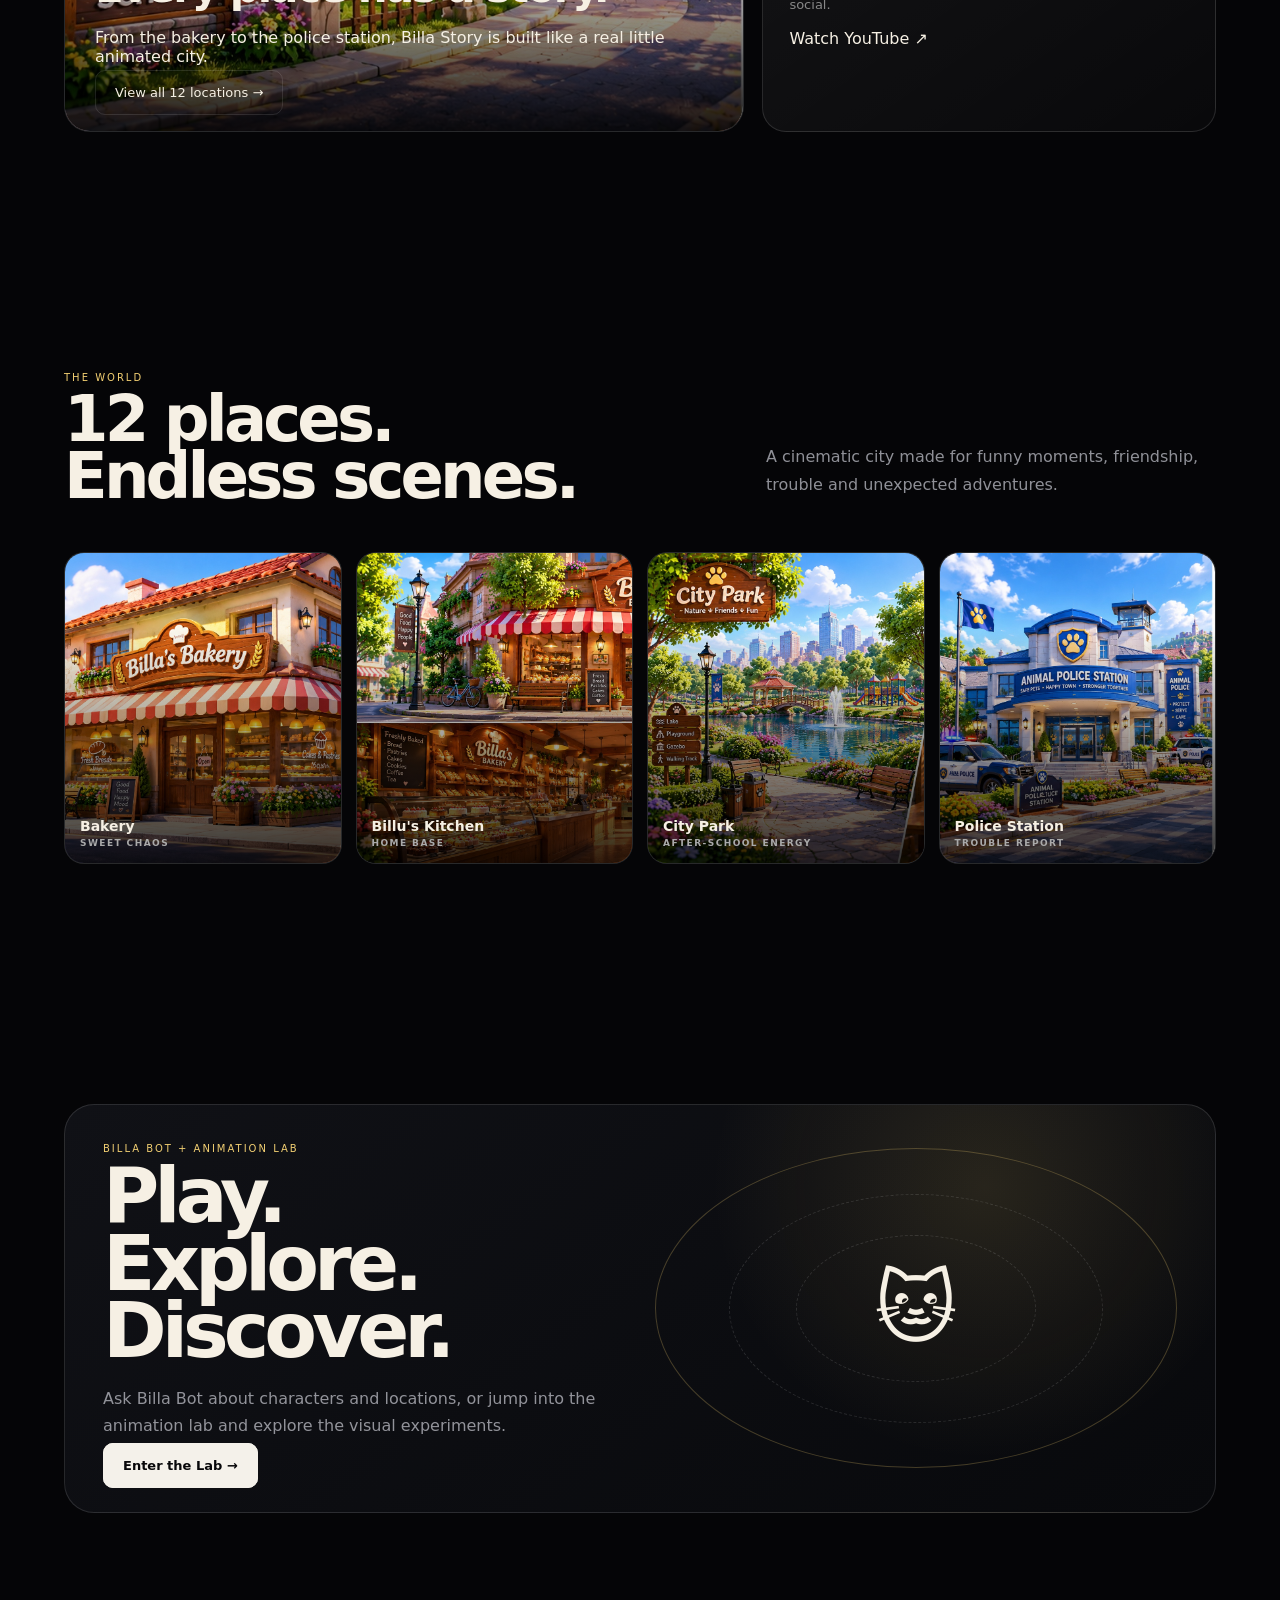
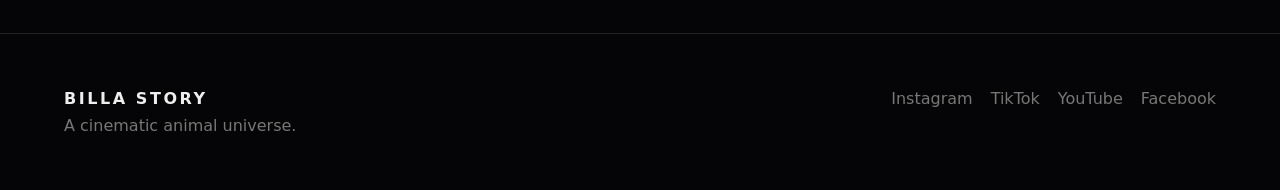
==== commit 97721f0a: "Upgrade homepage to next-level cinematic experience" ====
--- a/index.html
+++ b/index.html
@@ -1,34 +1,19 @@
-<!doctype html><html lang="en"><head><meta charset="utf-8"><meta name="viewport" content="width=device-width,initial-scale=1"><title>Cinematic Universe — Billa Story</title><meta name="description" content="Billa Story — a cinematic animal universe."><link rel="stylesheet" href="style.css"></head><body><div class="social-top"><span>FOLLOW BILLA STORY</span><a href="https://www.instagram.com/billastory11/" target="_blank" rel="noopener">Instagram</a><a href="https://www.tiktok.com/@billastory11" target="_blank" rel="noopener">TikTok</a><a href="https://www.youtube.com/@BillaStory11" target="_blank" rel="noopener">YouTube</a><a href="https://www.facebook.com/profile.php?id=61595432726542" target="_blank" rel="noopener">Facebook</a></div>
-<nav class="nav">
-  <a class="brand" href="index.html"><span class="brand-dot"></span>BILLA STORY</a>
-  <div class="navlinks">
-    <a href="characters.html">Characters</a>
-    <a href="animations.html">Animations</a>
-    <a href="episodes.html">Episodes</a>
-    <a href="locations.html">Locations</a>
-    <a href="gallery.html">Gallery</a>
-    <a href="universe.html">Universe</a>
-  </div>
-  <a class="nav-cta" href="social.html">Join the Story ↗</a>
-</nav>
-
-<section class="hero">
-<div class="hero-inner">
-<div class="reveal"><div class="eyebrow">Billa Story • Original Animal Universe</div><h1>Stories that feel <span>alive.</span></h1><p>A premium cinematic home for Billu, Bubu, Momo, Micky, Leo and Bruno — built around your original character model sheets, expressions, poses and 5-second motion loops.</p><div class="buttons"><a class="btn primary" href="animations.html">Enter Animation Lab</a><a class="btn" href="characters.html">Meet the Cast</a></div></div>
-<div class="stage reveal"><div class="orb"></div><div class="stage-card"><video autoplay muted loop playsinline poster="billu-expressions-5s.jpg"><source src="billu-expressions-5s.mp4" type="video/mp4"></video></div></div>
+<!doctype html><html lang="en"><head><meta charset="utf-8"><meta name="viewport" content="width=device-width,initial-scale=1"><title>Billa Story — The Animated Animal Universe</title><meta name="description" content="Enter the cinematic Billa Story universe."><link rel="stylesheet" href="style.css"><link rel="stylesheet" href="next-level.css"></head><body class="next"><div class="progress"></div><div class="cursor-glow"></div>
+<div class="social-top"><span>FOLLOW THE UNIVERSE</span><a href="https://www.instagram.com/billastory11/" target="_blank">Instagram</a><a href="https://www.tiktok.com/@billastory11" target="_blank">TikTok</a><a href="https://www.youtube.com/@BillaStory11" target="_blank">YouTube</a><a href="https://www.facebook.com/profile.php?id=61595432726542" target="_blank">Facebook</a></div>
+<nav class="nav"><a class="brand" href="index.html"><span class="brand-dot"></span>BILLA STORY</a><div class="navlinks"><a href="characters.html">Characters</a><a href="animations.html">Animations</a><a href="episodes.html">Episodes</a><a href="locations.html">Locations</a><a href="gallery.html">Gallery</a><a href="universe.html">Universe</a></div><a class="nav-cta" href="https://www.youtube.com/@BillaStory11" target="_blank">Watch on YouTube ↗</a></nav>
+<header class="next-hero"><div class="hero-grid"><div class="hero-copy reveal"><div class="hero-kicker"><i class="pulse-dot"></i> ORIGINAL ANIMAL UNIVERSE</div><h1>Welcome to<br><em>Billa Story.</em></h1><p>A playful cinematic world where six unforgettable characters turn everyday places into big adventures. Explore the cast, discover the locations and step inside the animation lab.</p><div class="hero-actions"><a class="btn primary" href="characters.html">Meet the Cast →</a><a class="btn" href="locations.html">Explore the World</a></div></div><div class="hero-orbit reveal"><span class="float-chip chip-a">6 main characters</span><span class="float-chip chip-b">12 locations</span><video class="hero-video" autoplay muted loop playsinline poster="billu-expressions-5s.jpg"><source src="billu-expressions-5s.mp4" type="video/mp4"></video></div></div></header>
+<div class="story-strip"><div>BILLU ✦ BUBU ✦ MOMO ✦ MICKY ✦ LEO ✦ BRUNO ✦ BAKERY ✦ KITCHEN ✦ GARDEN ✦ SCHOOL ✦ PARK ✦ BILLA STORY ✦ BILLU ✦ BUBU ✦ MOMO ✦ MICKY ✦ LEO ✦ BRUNO ✦ </div></div>
+<section class="next-section" id="cast"><div class="section-intro reveal"><div><div class="eyebrow2">The crew</div><h2>Meet the<br>chaos.</h2></div><p>Six personalities. One world. Hover the characters, feel the motion, then jump into their individual pages for the full story.</p></div><div class="cast-wall stagger">
+<a class="cast-card tilt reveal" href="billu.html"><video autoplay muted loop playsinline poster="billu-expressions-5s.jpg"><source src="billu-expressions-5s.mp4" type="video/mp4"></video><div class="cast-arrow">↗</div><div class="cast-info"><div class="cast-no">01 / THE HERO</div><h3>Billu</h3><p>Brave • clever • good-hearted</p></div></a>
+<a class="cast-card tilt reveal" href="bubu.html"><video autoplay muted loop playsinline poster="bubu-expressions-5s.jpg"><source src="bubu-expressions-5s.mp4" type="video/mp4"></video><div class="cast-arrow">↗</div><div class="cast-info"><div class="cast-no">02 / THE BEST FRIEND</div><h3>Bubu</h3><p>Loyal • playful • protective</p></div></a>
+<a class="cast-card tilt reveal" href="momo.html"><video autoplay muted loop playsinline poster="momo-expressions-5s.jpg"><source src="momo-expressions-5s.mp4" type="video/mp4"></video><div class="cast-arrow">↗</div><div class="cast-info"><div class="cast-no">03 / THE TROUBLEMAKER</div><h3>Momo</h3><p>Mischievous • energetic • cheeky</p></div></a>
+<a class="cast-card tilt reveal" href="micky.html"><video autoplay muted loop playsinline poster="micky-expressions-5s.jpg"><source src="micky-expressions-5s.mp4" type="video/mp4"></video><div class="cast-arrow">↗</div><div class="cast-info"><div class="cast-no">04 / THE QUICK ONE</div><h3>Micky</h3><p>Clever • competitive • fast</p></div></a>
+<a class="cast-card tilt reveal" href="leo.html"><video autoplay muted loop playsinline poster="leo-expressions-5s.jpg"><source src="leo-expressions-5s.mp4" type="video/mp4"></video><div class="cast-arrow">↗</div><div class="cast-info"><div class="cast-no">05 / THE KING</div><h3>Leo</h3><p>Royal • powerful • composed</p></div></a>
+<a class="cast-card tilt reveal" href="bruno.html"><video autoplay muted loop playsinline poster="bruno-expressions-5s.jpg"><source src="bruno-expressions-5s.mp4" type="video/mp4"></video><div class="cast-arrow">↗</div><div class="cast-info"><div class="cast-no">06 / THE GENTLE GIANT</div><h3>Bruno</h3><p>Kind • calm • unstoppable</p></div></a>
 </div></section>
-<div class="marquee"><div>BILLU • BUBU • MOMO • MICKY • LEO • BRUNO • BAKERY • KITCHEN • GARDEN • ANIMAL SCHOOL • CITY PARK • BILLU STORY • </div></div>
-<section class="section"><div class="section-head reveal"><div><div class="kicker">The cast</div><h2>Six personalities.<br>One universe.</h2></div><p>The model sheets stay visible as the visual source of truth, while the animation layer turns their expressions and poses into short cinematic loops.</p></div>
-<div class="grid"><a class="card reveal" href="billu.html"><video autoplay muted loop playsinline poster="billu-expressions-5s.jpg"><source src="billu-expressions-5s.mp4" type="video/mp4"></video><div class="card-body"><div class="tag">The heart of the universe</div><h3>Billu</h3><p>red hoodie • brave • clever</p><div class="meta"><span>5 SEC LOOP</span><span>↗ OPEN</span></div></div></a><a class="card reveal" href="bubu.html"><video autoplay muted loop playsinline poster="bubu-expressions-5s.jpg"><source src="bubu-expressions-5s.mp4" type="video/mp4"></video><div class="card-body"><div class="tag">The loyal best friend</div><h3>Bubu</h3><p>blue hoodie • playful • protective</p><div class="meta"><span>5 SEC LOOP</span><span>↗ OPEN</span></div></div></a><a class="card reveal" href="momo.html"><video autoplay muted loop playsinline poster="momo-expressions-5s.jpg"><source src="momo-expressions-5s.mp4" type="video/mp4"></video><div class="card-body"><div class="tag">Chaos with a smile</div><h3>Momo</h3><p>yellow tee • mischievous • energetic</p><div class="meta"><span>5 SEC LOOP</span><span>↗ OPEN</span></div></div></a><a class="card reveal" href="micky.html"><video autoplay muted loop playsinline poster="micky-expressions-5s.jpg"><source src="micky-expressions-5s.mp4" type="video/mp4"></video><div class="card-body"><div class="tag">The quick-thinking partner</div><h3>Micky</h3><p>green jacket • clever • competitive</p><div class="meta"><span>5 SEC LOOP</span><span>↗ OPEN</span></div></div></a><a class="card reveal" href="leo.html"><video autoplay muted loop playsinline poster="leo-expressions-5s.jpg"><source src="leo-expressions-5s.mp4" type="video/mp4"></video><div class="card-body"><div class="tag">The corporate king</div><h3>Leo</h3><p>black suit • royal • powerful</p><div class="meta"><span>5 SEC LOOP</span><span>↗ OPEN</span></div></div></a><a class="card reveal" href="bruno.html"><video autoplay muted loop playsinline poster="bruno-expressions-5s.jpg"><source src="bruno-expressions-5s.mp4" type="video/mp4"></video><div class="card-body"><div class="tag">The gentle giant</div><h3>Bruno</h3><p>orange hoodie • calm • unstoppable</p><div class="meta"><span>5 SEC LOOP</span><span>↗ OPEN</span></div></div></a></div></section>
-<section class="section"><div class="split"><div class="sheet reveal"><img src="leo-model-sheet.jpg" alt="Leo model sheet"></div><div class="reveal"><div class="big-number">01</div><div class="kicker">Character direction</div><h2>Expressions become moments.</h2><p style="color:#999;line-height:1.7">Happy, angry, surprised, sad, laughing — each supplied expression is treated as a cinematic beat. The site uses real MP4 loops generated from those supplied panels, ready for GitHub Pages.</p><a class="btn" href="animations.html">See the loops →</a></div></div></section>
-
-<footer class="footer">
-  <div><strong>BILLA STORY</strong><span> — A cinematic animal universe.</span></div>
-  <div class="social-mini">
-    <a href="https://www.instagram.com/billastory11/" target="_blank" rel="noopener">Instagram</a>
-    <a href="https://www.tiktok.com/@billastory11" target="_blank" rel="noopener">TikTok</a>
-    <a href="https://www.youtube.com/@BilloStory11" target="_blank" rel="noopener">YouTube</a>
-    <a href="https://www.facebook.com/profile.php?id=61595432726542" target="_blank" rel="noopener">Facebook</a>
-  </div>
-</footer>
-<button class="bot-fab" id="botFab" aria-label="Open Billa Bot">💬</button><div class="bot-panel" id="botPanel"><div class="bot-head"><div><strong>Billa Bot</strong><span>Your Billa Story guide</span></div><button id="botClose">×</button></div><div class="bot-messages" id="botMessages"><div class="bot-msg bot">Assalam-o-alaikum! 👋 Main Billa Bot hoon. Characters, locations ya YouTube ke baare mein poochho.</div></div><div class="bot-quick"><button data-q="Who is Billu?">Billu</button><button data-q="Show locations">Locations</button><button data-q="YouTube link">YouTube</button></div><form class="bot-form" id="botForm"><input id="botInput" placeholder="Ask Billa Bot..." autocomplete="off"><button>Send</button></form></div><script src="script.js"></script></body></html>+<section class="next-section"><div class="trio"><div class="feature-panel reveal"><img src="animal-school-exterior.jpg" alt="Animal School"><div class="feature-copy"><div class="eyebrow2">World building</div><h3>Every place has a story.</h3><p>From the bakery to the police station, Billa Story is built like a real little animated city.</p><a class="btn" href="locations.html">View all 12 locations →</a></div></div><div class="mini-stack"><div class="mini-panel reveal"><div class="number">01 / ANIMATION LAB</div><strong>Expressions → Motion</strong><p>Short cinematic loops bring the supplied character expressions and poses to life.</p><a href="animations.html">Open Animation Lab ↗</a></div><div class="mini-panel reveal"><div class="number">02 / THE UNIVERSE</div><strong>More stories coming.</strong><p>Characters, episodes, places and social content — all connected in one universe.</p><a href="universe.html">Enter the Universe ↗</a></div><div class="mini-panel reveal"><div class="number">03 / NEW EPISODES</div><strong>Follow the journey.</strong><p>Catch the latest Billa Story adventures on YouTube and social.</p><a href="https://www.youtube.com/@BillaStory11" target="_blank">Watch YouTube ↗</a></div></div></div></section>
+<section class="next-section"><div class="section-intro reveal"><div><div class="eyebrow2">The world</div><h2>12 places.<br>Endless scenes.</h2></div><p>A cinematic city made for funny moments, friendship, trouble and unexpected adventures.</p></div><div class="location-rail"><a class="place reveal" href="locations.html"><img src="bakery-exterior.jpg" alt="Bakery"><label>Bakery<small>sweet chaos</small></label></a><a class="place reveal" href="locations.html"><img src="billus-kitchen-exterior.jpg" alt="Billu's Kitchen"><label>Billu's Kitchen<small>home base</small></label></a><a class="place reveal" href="locations.html"><img src="city-park-exterior.jpg" alt="City Park"><label>City Park<small>after-school energy</small></label></a><a class="place reveal" href="locations.html"><img src="police-station-exterior.jpg" alt="Police Station"><label>Police Station<small>trouble report</small></label></a></div></section>
+<section class="next-section"><div class="lab reveal"><div class="lab-grid"><div><div class="eyebrow2">Billa Bot + Animation Lab</div><h2>Play.<br>Explore.<br>Discover.</h2><p>Ask Billa Bot about characters and locations, or jump into the animation lab and explore the visual experiments.</p><a class="btn primary" href="animations.html">Enter the Lab →</a></div><div class="lab-orb"><span>🐱</span></div></div></div></section>
+<footer class="next-footer"><div><strong>BILLA STORY</strong><div style="margin-top:8px">A cinematic animal universe.</div></div><div style="display:flex;gap:18px;flex-wrap:wrap"><a href="https://www.instagram.com/billastory11/" target="_blank">Instagram</a><a href="https://www.tiktok.com/@billastory11" target="_blank">TikTok</a><a href="https://www.youtube.com/@BillaStory11" target="_blank">YouTube</a><a href="https://www.facebook.com/profile.php?id=61595432726542" target="_blank">Facebook</a></div></footer>
+<button class="bot-fab" id="botFab" aria-label="Open Billa Bot">💬</button><div class="bot-panel" id="botPanel"><div class="bot-head"><div><strong>Billa Bot</strong><span>Your Billa Story guide</span></div><button id="botClose">×</button></div><div class="bot-messages" id="botMessages"><div class="bot-msg bot">Assalam-o-alaikum! 👋 Main Billa Bot hoon. Characters, locations ya YouTube ke baare mein poochho.</div></div><div class="bot-quick"><button data-q="Who is Billu?">Billu</button><button data-q="Show locations">Locations</button><button data-q="YouTube link">YouTube</button></div><form class="bot-form" id="botForm"><input id="botInput" placeholder="Ask Billa Bot..." autocomplete="off"><button>Send</button></form></div>
+<script src="script.js"></script><script src="next-level.js"></script></body></html>
--- a/next-level.css
+++ b/next-level.css
@@ -0,0 +1,20 @@
+/* BILLA STORY — NEXT LEVEL CINEMATIC LAYER */
+:root{--gold:#f2cf72;--cream:#f6f0e4;--ink:#050507;--muted:#a6a7ad;--glass:rgba(255,255,255,.065);--stroke:rgba(255,255,255,.12)}
+body.next{background:#050507;color:var(--cream);font-family:Inter,ui-sans-serif,system-ui,-apple-system,Segoe UI,sans-serif}
+body.next:before{content:"";position:fixed;inset:0;z-index:0;pointer-events:none;opacity:.32;background:radial-gradient(circle at 15% 10%,rgba(242,207,114,.13),transparent 26%),radial-gradient(circle at 85% 35%,rgba(116,145,255,.09),transparent 25%),linear-gradient(90deg,transparent 49.9%,rgba(255,255,255,.018) 50%,transparent 50.1%);background-size:auto,auto,120px 120px}
+.next *{scrollbar-width:thin;scrollbar-color:#5b574c transparent}.next a{transition:.25s ease}.next .social-top{background:rgba(4,4,6,.72);backdrop-filter:blur(18px);position:sticky;top:0;z-index:80}.next .nav{top:39px;background:rgba(5,5,7,.48);backdrop-filter:blur(22px);z-index:70}
+.progress{position:fixed;top:0;left:0;height:3px;width:0;background:linear-gradient(90deg,var(--gold),#fff);z-index:200;box-shadow:0 0 18px rgba(242,207,114,.8)}
+.cursor-glow{position:fixed;width:260px;height:260px;border-radius:50%;pointer-events:none;z-index:1;background:radial-gradient(circle,rgba(242,207,114,.11),transparent 68%);transform:translate(-50%,-50%);mix-blend-mode:screen}
+.next-hero{min-height:calc(100vh - 115px);position:relative;display:grid;place-items:center;overflow:hidden;padding:80px 5vw}.hero-grid{width:min(1400px,100%);display:grid;grid-template-columns:.95fr 1.05fr;gap:50px;align-items:center;position:relative;z-index:2}.hero-copy{position:relative}.hero-kicker{display:flex;align-items:center;gap:12px;color:var(--gold);font-size:11px;letter-spacing:.24em;text-transform:uppercase}.pulse-dot{width:7px;height:7px;border-radius:50%;background:var(--gold);box-shadow:0 0 0 0 rgba(242,207,114,.7);animation:pulse 1.8s infinite}@keyframes pulse{70%{box-shadow:0 0 0 12px transparent}100%{box-shadow:0 0 0 0 transparent}}
+.next-hero h1{font-size:clamp(58px,8.6vw,132px);line-height:.83;letter-spacing:-.075em;margin:20px 0 26px}.next-hero h1 em{font-style:normal;color:var(--gold);text-shadow:0 0 45px rgba(242,207,114,.15)}.hero-copy p{max-width:600px;color:#b2b2b8;line-height:1.75;font-size:16px}.hero-actions{display:flex;gap:12px;flex-wrap:wrap;margin-top:28px}.hero-actions .btn{position:relative;overflow:hidden}.hero-actions .btn:after{content:"";position:absolute;inset:0;transform:translateX(-110%);background:linear-gradient(100deg,transparent,rgba(255,255,255,.22),transparent);transition:.55s}.hero-actions .btn:hover:after{transform:translateX(110%)}
+.hero-orbit{min-height:620px;position:relative;display:grid;place-items:center;perspective:1200px}.hero-orbit:before,.hero-orbit:after{content:"";position:absolute;border:1px solid rgba(242,207,114,.16);border-radius:50%;width:82%;aspect-ratio:1;animation:spin 24s linear infinite}.hero-orbit:after{width:64%;animation-direction:reverse;animation-duration:17s;border-color:rgba(255,255,255,.08)}@keyframes spin{to{transform:rotate(360deg)}}.hero-video{width:min(560px,90%);aspect-ratio:4/5;object-fit:cover;border-radius:32px;border:1px solid rgba(255,255,255,.15);box-shadow:0 40px 110px rgba(0,0,0,.72);transform:rotateY(-8deg);position:relative;z-index:2;background:#0a0a0d}.float-chip{position:absolute;z-index:4;padding:10px 13px;border:1px solid rgba(255,255,255,.15);border-radius:999px;background:rgba(12,12,15,.7);backdrop-filter:blur(16px);font-size:10px;letter-spacing:.12em;text-transform:uppercase;animation:float 4s ease-in-out infinite}.chip-a{top:14%;left:4%}.chip-b{right:3%;bottom:20%;animation-delay:-2s}@keyframes float{50%{transform:translateY(-13px)}}
+.story-strip{position:relative;z-index:3;border-block:1px solid var(--stroke);overflow:hidden;background:rgba(255,255,255,.02)}.story-strip div{display:inline-block;white-space:nowrap;padding:18px 0;font-size:11px;letter-spacing:.28em;color:#85858b;animation:marq2 28s linear infinite}@keyframes marq2{to{transform:translateX(-50%)}}
+.next-section{position:relative;z-index:2;width:min(1400px,90%);margin:auto;padding:120px 0}.section-intro{display:flex;justify-content:space-between;align-items:end;gap:30px;margin-bottom:38px}.section-intro h2{font-size:clamp(40px,5vw,76px);line-height:.9;letter-spacing:-.06em;margin:8px 0}.section-intro p{max-width:450px;color:#8f9097;line-height:1.7}.eyebrow2{font-size:10px;letter-spacing:.2em;text-transform:uppercase;color:var(--gold)}
+.cast-wall{display:grid;grid-template-columns:repeat(3,1fr);gap:16px}.cast-card{min-height:430px;position:relative;overflow:hidden;border:1px solid var(--stroke);border-radius:24px;background:#0b0c10;transform-style:preserve-3d}.cast-card:nth-child(1),.cast-card:nth-child(6){min-height:520px}.cast-card video{width:100%;height:100%;min-height:430px;object-fit:cover!important;display:block;filter:saturate(1.05)}.cast-card:after{content:"";position:absolute;inset:0;background:linear-gradient(180deg,transparent 35%,rgba(0,0,0,.86));pointer-events:none}.cast-info{position:absolute;z-index:3;left:20px;right:20px;bottom:18px}.cast-no{color:var(--gold);font-size:10px;letter-spacing:.2em}.cast-info h3{font-size:34px;margin:5px 0}.cast-info p{color:#b1b1b6;margin:0;font-size:12px}.cast-arrow{position:absolute;right:18px;top:18px;width:40px;height:40px;display:grid;place-items:center;border:1px solid rgba(255,255,255,.18);border-radius:50%;z-index:4;background:rgba(0,0,0,.3)}.cast-card:hover .cast-arrow{background:var(--gold);color:#111}.cast-card:hover video{transform:scale(1.04);transition:transform .7s ease}
+.trio{display:grid;grid-template-columns:1.2fr .8fr;gap:18px}.feature-panel{min-height:480px;border:1px solid var(--stroke);border-radius:26px;overflow:hidden;position:relative;background:#0a0b0e}.feature-panel img,.feature-panel video{width:100%;height:100%;object-fit:cover;display:block}.feature-copy{position:absolute;inset:auto 0 0;padding:30px;background:linear-gradient(transparent,rgba(0,0,0,.9))}.feature-copy h3{font-size:42px;letter-spacing:-.05em;margin:5px 0}.mini-stack{display:grid;gap:18px}.mini-panel{border:1px solid var(--stroke);border-radius:24px;padding:26px;background:linear-gradient(145deg,rgba(255,255,255,.06),rgba(255,255,255,.018));min-height:145px}.mini-panel strong{font-size:28px}.mini-panel p{color:#888;line-height:1.6;font-size:13px}.number{font-size:11px;color:var(--gold);letter-spacing:.18em}
+.location-rail{display:grid;grid-template-columns:repeat(4,1fr);gap:14px}.place{position:relative;min-height:250px;border-radius:20px;overflow:hidden;border:1px solid var(--stroke);background:#0a0b0d}.place img{width:100%;height:100%;object-fit:cover;display:block;transition:.7s}.place:after{content:"";position:absolute;inset:0;background:linear-gradient(transparent 25%,rgba(0,0,0,.8))}.place:hover img{transform:scale(1.08)}.place label{position:absolute;left:15px;bottom:15px;z-index:2;font-size:14px;font-weight:800}.place small{display:block;color:#aaa;font-size:9px;letter-spacing:.16em;text-transform:uppercase;margin-top:4px}
+.lab{border:1px solid var(--stroke);border-radius:30px;padding:38px;background:radial-gradient(circle at 80% 20%,rgba(242,207,114,.12),transparent 28%),linear-gradient(145deg,#101116,#08090c);overflow:hidden;position:relative}.lab-grid{display:grid;grid-template-columns:1fr 1fr;gap:30px;align-items:center}.lab h2{font-size:clamp(42px,6vw,82px);line-height:.88;letter-spacing:-.065em;margin:8px 0 20px}.lab p{color:#92939a;line-height:1.7;max-width:540px}.lab-orb{height:320px;border-radius:50%;border:1px solid rgba(242,207,114,.25);display:grid;place-items:center;position:relative}.lab-orb:before,.lab-orb:after{content:"";position:absolute;border-radius:50%;border:1px dashed rgba(255,255,255,.12);inset:14%;animation:spin 16s linear infinite}.lab-orb:after{inset:27%;animation-direction:reverse;animation-duration:10s}.lab-orb span{font-size:80px;animation:bounce 2.5s ease-in-out infinite}@keyframes bounce{50%{transform:translateY(-14px) rotate(-6deg)}}
+.next-footer{border-top:1px solid var(--stroke);padding:55px 5vw;display:flex;justify-content:space-between;gap:20px;color:#777;position:relative;z-index:2}.next-footer strong{color:#eee;letter-spacing:.16em}.next-footer a:hover{color:#fff}
+.next .reveal{opacity:0;transform:translateY(35px) scale(.98);transition:opacity .9s cubic-bezier(.2,.7,.2,1),transform .9s cubic-bezier(.2,.7,.2,1)}.next .reveal.show{opacity:1;transform:none}.next .stagger>*{transition-delay:calc(var(--i,0)*80ms)}
+@media(max-width:1000px){.hero-grid,.trio,.lab-grid{grid-template-columns:1fr}.hero-orbit{min-height:540px}.cast-wall{grid-template-columns:1fr 1fr}.location-rail{grid-template-columns:1fr 1fr}.section-intro{display:block}.section-intro p{margin-top:18px}.next .nav{top:38px}}
+@media(max-width:650px){.next-hero{padding:55px 5vw}.next-hero h1{font-size:58px}.hero-orbit{min-height:430px}.hero-video{width:78%}.float-chip{display:none}.cast-wall,.location-rail{grid-template-columns:1fr}.cast-card,.cast-card:nth-child(1),.cast-card:nth-child(6){min-height:390px}.cast-card video{min-height:390px}.next-section{padding:78px 0}.lab{padding:25px}.lab-orb{height:250px}.next-footer{flex-direction:column}.next .social-top{top:0}}
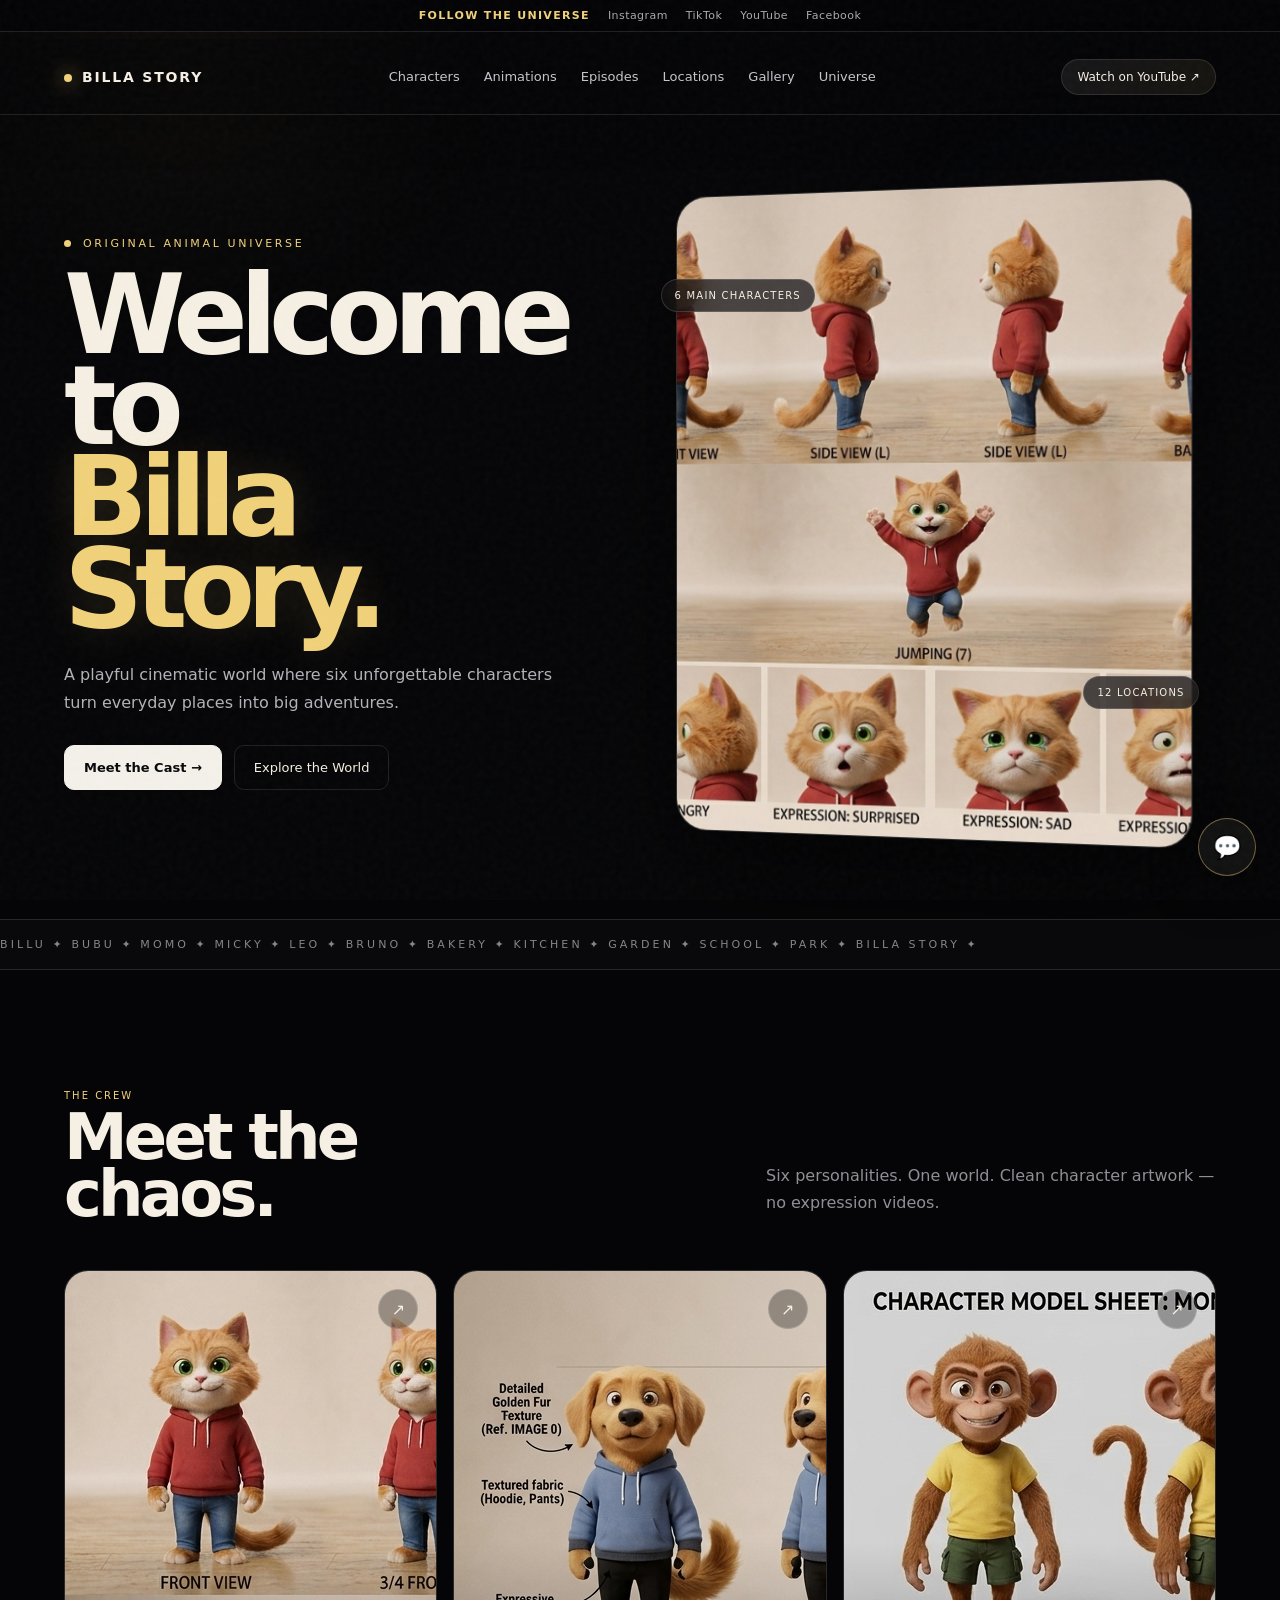
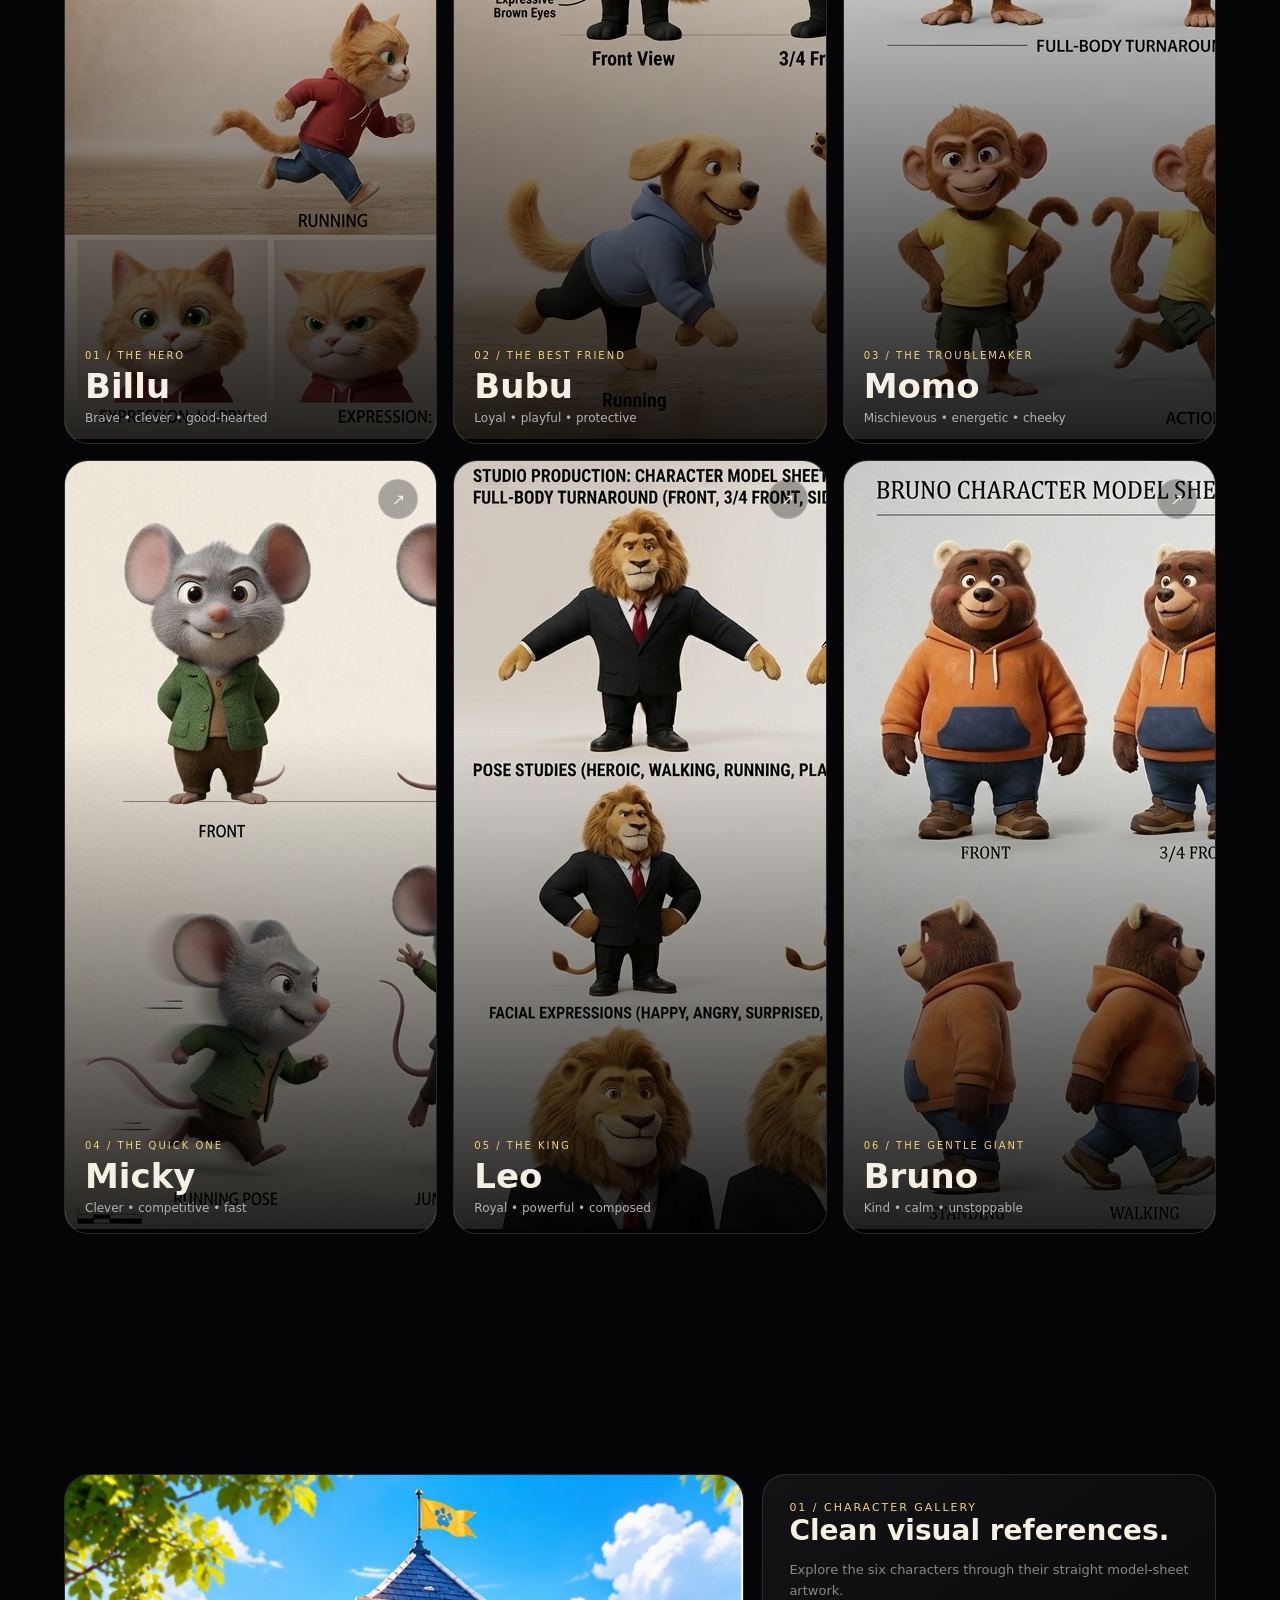
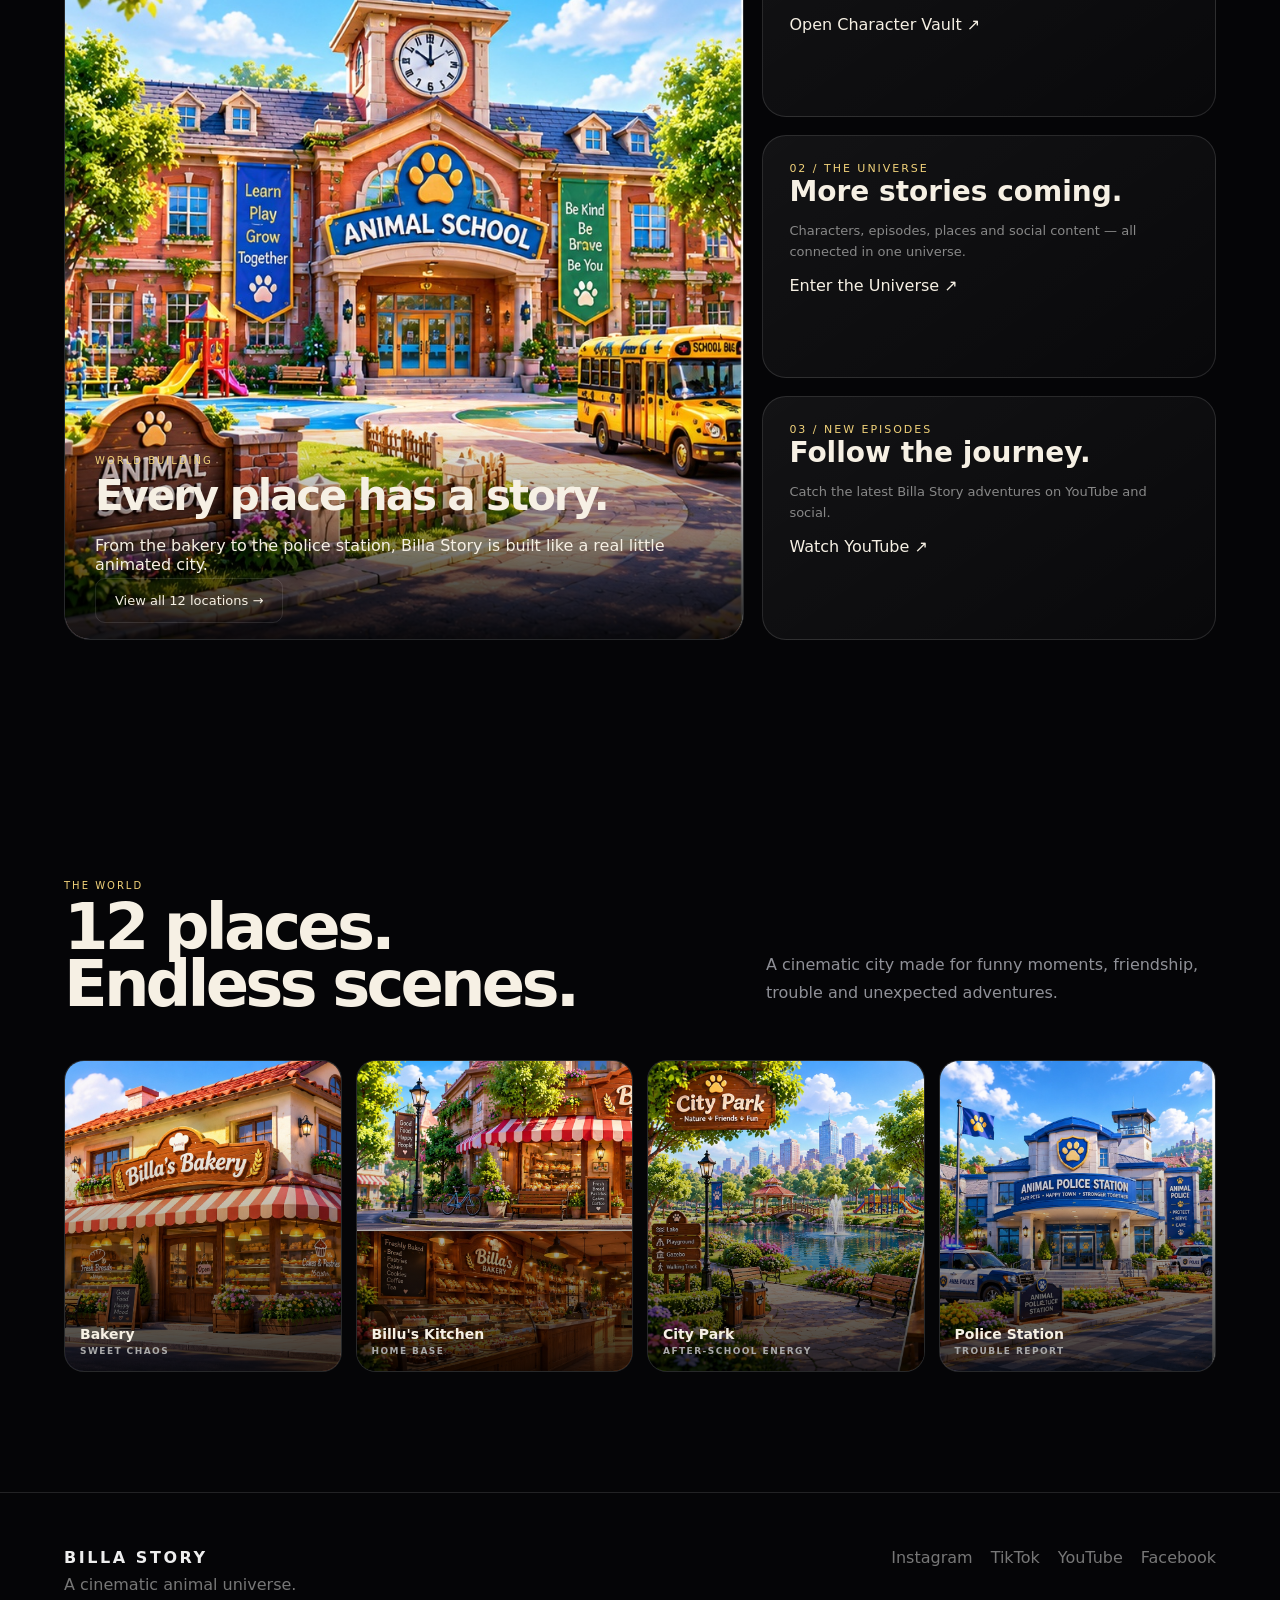
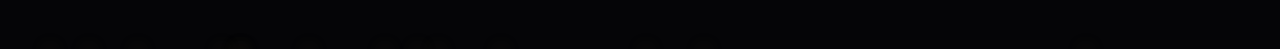
==== commit 8c248ea1: "Use straight character pictures instead of expression videos" ====
--- a/index.html
+++ b/index.html
@@ -1,19 +1,17 @@
 <!doctype html><html lang="en"><head><meta charset="utf-8"><meta name="viewport" content="width=device-width,initial-scale=1"><title>Billa Story — The Animated Animal Universe</title><meta name="description" content="Enter the cinematic Billa Story universe."><link rel="stylesheet" href="style.css"><link rel="stylesheet" href="next-level.css"></head><body class="next"><div class="progress"></div><div class="cursor-glow"></div>
 <div class="social-top"><span>FOLLOW THE UNIVERSE</span><a href="https://www.instagram.com/billastory11/" target="_blank">Instagram</a><a href="https://www.tiktok.com/@billastory11" target="_blank">TikTok</a><a href="https://www.youtube.com/@BillaStory11" target="_blank">YouTube</a><a href="https://www.facebook.com/profile.php?id=61595432726542" target="_blank">Facebook</a></div>
 <nav class="nav"><a class="brand" href="index.html"><span class="brand-dot"></span>BILLA STORY</a><div class="navlinks"><a href="characters.html">Characters</a><a href="animations.html">Animations</a><a href="episodes.html">Episodes</a><a href="locations.html">Locations</a><a href="gallery.html">Gallery</a><a href="universe.html">Universe</a></div><a class="nav-cta" href="https://www.youtube.com/@BillaStory11" target="_blank">Watch on YouTube ↗</a></nav>
-<header class="next-hero"><div class="hero-grid"><div class="hero-copy reveal"><div class="hero-kicker"><i class="pulse-dot"></i> ORIGINAL ANIMAL UNIVERSE</div><h1>Welcome to<br><em>Billa Story.</em></h1><p>A playful cinematic world where six unforgettable characters turn everyday places into big adventures. Explore the cast, discover the locations and step inside the animation lab.</p><div class="hero-actions"><a class="btn primary" href="characters.html">Meet the Cast →</a><a class="btn" href="locations.html">Explore the World</a></div></div><div class="hero-orbit reveal"><span class="float-chip chip-a">6 main characters</span><span class="float-chip chip-b">12 locations</span><video class="hero-video" autoplay muted loop playsinline poster="billu-expressions-5s.jpg"><source src="billu-expressions-5s.mp4" type="video/mp4"></video></div></div></header>
-<div class="story-strip"><div>BILLU ✦ BUBU ✦ MOMO ✦ MICKY ✦ LEO ✦ BRUNO ✦ BAKERY ✦ KITCHEN ✦ GARDEN ✦ SCHOOL ✦ PARK ✦ BILLA STORY ✦ BILLU ✦ BUBU ✦ MOMO ✦ MICKY ✦ LEO ✦ BRUNO ✦ </div></div>
-<section class="next-section" id="cast"><div class="section-intro reveal"><div><div class="eyebrow2">The crew</div><h2>Meet the<br>chaos.</h2></div><p>Six personalities. One world. Hover the characters, feel the motion, then jump into their individual pages for the full story.</p></div><div class="cast-wall stagger">
-<a class="cast-card tilt reveal" href="billu.html"><video autoplay muted loop playsinline poster="billu-expressions-5s.jpg"><source src="billu-expressions-5s.mp4" type="video/mp4"></video><div class="cast-arrow">↗</div><div class="cast-info"><div class="cast-no">01 / THE HERO</div><h3>Billu</h3><p>Brave • clever • good-hearted</p></div></a>
-<a class="cast-card tilt reveal" href="bubu.html"><video autoplay muted loop playsinline poster="bubu-expressions-5s.jpg"><source src="bubu-expressions-5s.mp4" type="video/mp4"></video><div class="cast-arrow">↗</div><div class="cast-info"><div class="cast-no">02 / THE BEST FRIEND</div><h3>Bubu</h3><p>Loyal • playful • protective</p></div></a>
-<a class="cast-card tilt reveal" href="momo.html"><video autoplay muted loop playsinline poster="momo-expressions-5s.jpg"><source src="momo-expressions-5s.mp4" type="video/mp4"></video><div class="cast-arrow">↗</div><div class="cast-info"><div class="cast-no">03 / THE TROUBLEMAKER</div><h3>Momo</h3><p>Mischievous • energetic • cheeky</p></div></a>
-<a class="cast-card tilt reveal" href="micky.html"><video autoplay muted loop playsinline poster="micky-expressions-5s.jpg"><source src="micky-expressions-5s.mp4" type="video/mp4"></video><div class="cast-arrow">↗</div><div class="cast-info"><div class="cast-no">04 / THE QUICK ONE</div><h3>Micky</h3><p>Clever • competitive • fast</p></div></a>
-<a class="cast-card tilt reveal" href="leo.html"><video autoplay muted loop playsinline poster="leo-expressions-5s.jpg"><source src="leo-expressions-5s.mp4" type="video/mp4"></video><div class="cast-arrow">↗</div><div class="cast-info"><div class="cast-no">05 / THE KING</div><h3>Leo</h3><p>Royal • powerful • composed</p></div></a>
-<a class="cast-card tilt reveal" href="bruno.html"><video autoplay muted loop playsinline poster="bruno-expressions-5s.jpg"><source src="bruno-expressions-5s.mp4" type="video/mp4"></video><div class="cast-arrow">↗</div><div class="cast-info"><div class="cast-no">06 / THE GENTLE GIANT</div><h3>Bruno</h3><p>Kind • calm • unstoppable</p></div></a>
+<header class="next-hero"><div class="hero-grid"><div class="hero-copy reveal"><div class="hero-kicker"><i class="pulse-dot"></i> ORIGINAL ANIMAL UNIVERSE</div><h1>Welcome to<br><em>Billa Story.</em></h1><p>A playful cinematic world where six unforgettable characters turn everyday places into big adventures.</p><div class="hero-actions"><a class="btn primary" href="characters.html">Meet the Cast →</a><a class="btn" href="locations.html">Explore the World</a></div></div><div class="hero-orbit reveal"><span class="float-chip chip-a">6 main characters</span><span class="float-chip chip-b">12 locations</span><img class="hero-video" src="billu-model-sheet.jpg" alt="Billu character"></div></div></header>
+<div class="story-strip"><div>BILLU ✦ BUBU ✦ MOMO ✦ MICKY ✦ LEO ✦ BRUNO ✦ BAKERY ✦ KITCHEN ✦ GARDEN ✦ SCHOOL ✦ PARK ✦ BILLA STORY ✦ </div></div>
+<section class="next-section" id="cast"><div class="section-intro reveal"><div><div class="eyebrow2">The crew</div><h2>Meet the<br>chaos.</h2></div><p>Six personalities. One world. Clean character artwork — no expression videos.</p></div><div class="cast-wall stagger">
+<a class="cast-card tilt reveal" href="billu.html"><img src="billu-model-sheet.jpg" alt="Billu"><div class="cast-arrow">↗</div><div class="cast-info"><div class="cast-no">01 / THE HERO</div><h3>Billu</h3><p>Brave • clever • good-hearted</p></div></a>
+<a class="cast-card tilt reveal" href="bubu.html"><img src="bubu-model-sheet.jpg" alt="Bubu"><div class="cast-arrow">↗</div><div class="cast-info"><div class="cast-no">02 / THE BEST FRIEND</div><h3>Bubu</h3><p>Loyal • playful • protective</p></div></a>
+<a class="cast-card tilt reveal" href="momo.html"><img src="momo-model-sheet.jpg" alt="Momo"><div class="cast-arrow">↗</div><div class="cast-info"><div class="cast-no">03 / THE TROUBLEMAKER</div><h3>Momo</h3><p>Mischievous • energetic • cheeky</p></div></a>
+<a class="cast-card tilt reveal" href="micky.html"><img src="micky-model-sheet.jpg" alt="Micky"><div class="cast-arrow">↗</div><div class="cast-info"><div class="cast-no">04 / THE QUICK ONE</div><h3>Micky</h3><p>Clever • competitive • fast</p></div></a>
+<a class="cast-card tilt reveal" href="leo.html"><img src="leo-model-sheet.jpg" alt="Leo"><div class="cast-arrow">↗</div><div class="cast-info"><div class="cast-no">05 / THE KING</div><h3>Leo</h3><p>Royal • powerful • composed</p></div></a>
+<a class="cast-card tilt reveal" href="bruno.html"><img src="bruno-model-sheet.jpg" alt="Bruno"><div class="cast-arrow">↗</div><div class="cast-info"><div class="cast-no">06 / THE GENTLE GIANT</div><h3>Bruno</h3><p>Kind • calm • unstoppable</p></div></a>
 </div></section>
-<section class="next-section"><div class="trio"><div class="feature-panel reveal"><img src="animal-school-exterior.jpg" alt="Animal School"><div class="feature-copy"><div class="eyebrow2">World building</div><h3>Every place has a story.</h3><p>From the bakery to the police station, Billa Story is built like a real little animated city.</p><a class="btn" href="locations.html">View all 12 locations →</a></div></div><div class="mini-stack"><div class="mini-panel reveal"><div class="number">01 / ANIMATION LAB</div><strong>Expressions → Motion</strong><p>Short cinematic loops bring the supplied character expressions and poses to life.</p><a href="animations.html">Open Animation Lab ↗</a></div><div class="mini-panel reveal"><div class="number">02 / THE UNIVERSE</div><strong>More stories coming.</strong><p>Characters, episodes, places and social content — all connected in one universe.</p><a href="universe.html">Enter the Universe ↗</a></div><div class="mini-panel reveal"><div class="number">03 / NEW EPISODES</div><strong>Follow the journey.</strong><p>Catch the latest Billa Story adventures on YouTube and social.</p><a href="https://www.youtube.com/@BillaStory11" target="_blank">Watch YouTube ↗</a></div></div></div></section>
+<section class="next-section"><div class="trio"><div class="feature-panel reveal"><img src="animal-school-exterior.jpg" alt="Animal School"><div class="feature-copy"><div class="eyebrow2">World building</div><h3>Every place has a story.</h3><p>From the bakery to the police station, Billa Story is built like a real little animated city.</p><a class="btn" href="locations.html">View all 12 locations →</a></div></div><div class="mini-stack"><div class="mini-panel reveal"><div class="number">01 / CHARACTER GALLERY</div><strong>Clean visual references.</strong><p>Explore the six characters through their straight model-sheet artwork.</p><a href="characters.html">Open Character Vault ↗</a></div><div class="mini-panel reveal"><div class="number">02 / THE UNIVERSE</div><strong>More stories coming.</strong><p>Characters, episodes, places and social content — all connected in one universe.</p><a href="universe.html">Enter the Universe ↗</a></div><div class="mini-panel reveal"><div class="number">03 / NEW EPISODES</div><strong>Follow the journey.</strong><p>Catch the latest Billa Story adventures on YouTube and social.</p><a href="https://www.youtube.com/@BillaStory11" target="_blank">Watch YouTube ↗</a></div></div></div></section>
 <section class="next-section"><div class="section-intro reveal"><div><div class="eyebrow2">The world</div><h2>12 places.<br>Endless scenes.</h2></div><p>A cinematic city made for funny moments, friendship, trouble and unexpected adventures.</p></div><div class="location-rail"><a class="place reveal" href="locations.html"><img src="bakery-exterior.jpg" alt="Bakery"><label>Bakery<small>sweet chaos</small></label></a><a class="place reveal" href="locations.html"><img src="billus-kitchen-exterior.jpg" alt="Billu's Kitchen"><label>Billu's Kitchen<small>home base</small></label></a><a class="place reveal" href="locations.html"><img src="city-park-exterior.jpg" alt="City Park"><label>City Park<small>after-school energy</small></label></a><a class="place reveal" href="locations.html"><img src="police-station-exterior.jpg" alt="Police Station"><label>Police Station<small>trouble report</small></label></a></div></section>
-<section class="next-section"><div class="lab reveal"><div class="lab-grid"><div><div class="eyebrow2">Billa Bot + Animation Lab</div><h2>Play.<br>Explore.<br>Discover.</h2><p>Ask Billa Bot about characters and locations, or jump into the animation lab and explore the visual experiments.</p><a class="btn primary" href="animations.html">Enter the Lab →</a></div><div class="lab-orb"><span>🐱</span></div></div></div></section>
 <footer class="next-footer"><div><strong>BILLA STORY</strong><div style="margin-top:8px">A cinematic animal universe.</div></div><div style="display:flex;gap:18px;flex-wrap:wrap"><a href="https://www.instagram.com/billastory11/" target="_blank">Instagram</a><a href="https://www.tiktok.com/@billastory11" target="_blank">TikTok</a><a href="https://www.youtube.com/@BillaStory11" target="_blank">YouTube</a><a href="https://www.facebook.com/profile.php?id=61595432726542" target="_blank">Facebook</a></div></footer>
-<button class="bot-fab" id="botFab" aria-label="Open Billa Bot">💬</button><div class="bot-panel" id="botPanel"><div class="bot-head"><div><strong>Billa Bot</strong><span>Your Billa Story guide</span></div><button id="botClose">×</button></div><div class="bot-messages" id="botMessages"><div class="bot-msg bot">Assalam-o-alaikum! 👋 Main Billa Bot hoon. Characters, locations ya YouTube ke baare mein poochho.</div></div><div class="bot-quick"><button data-q="Who is Billu?">Billu</button><button data-q="Show locations">Locations</button><button data-q="YouTube link">YouTube</button></div><form class="bot-form" id="botForm"><input id="botInput" placeholder="Ask Billa Bot..." autocomplete="off"><button>Send</button></form></div>
-<script src="script.js"></script><script src="next-level.js"></script></body></html>+<button class="bot-fab" id="botFab" aria-label="Open Billa Bot">💬</button><div class="bot-panel" id="botPanel"><div class="bot-head"><div><strong>Billa Bot</strong><span>Your Billa Story guide</span></div><button id="botClose">×</button></div><div class="bot-messages" id="botMessages"><div class="bot-msg bot">Assalam-o-alaikum! 👋 Main Billa Bot hoon. Characters, locations ya YouTube ke baare mein poochho.</div></div><div class="bot-quick"><button data-q="Who is Billu?">Billu</button><button data-q="Show locations">Locations</button><button data-q="YouTube link">YouTube</button></div><form class="bot-form" id="botForm"><input id="botInput" placeholder="Ask Billa Bot..." autocomplete="off"><button>Send</button></form></div><script src="script.js"></script><script src="next-level.js"></script></body></html>
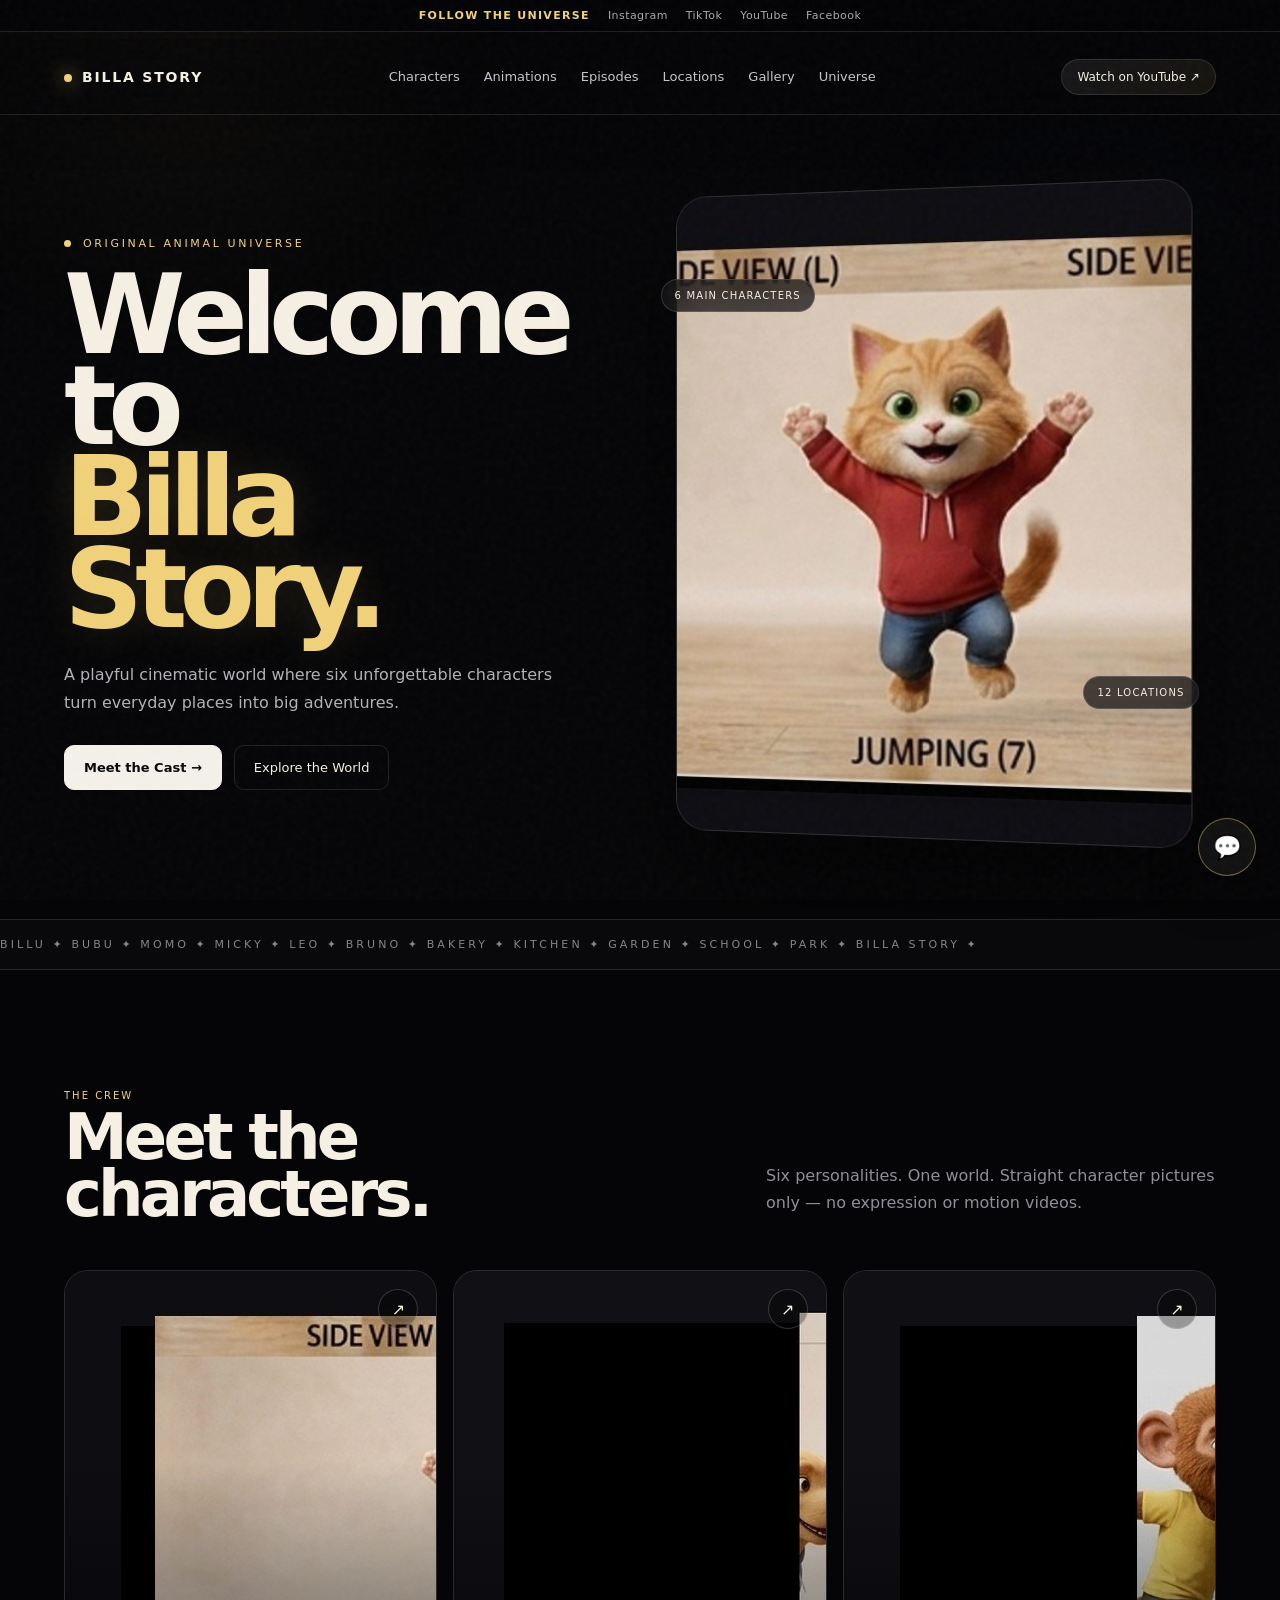
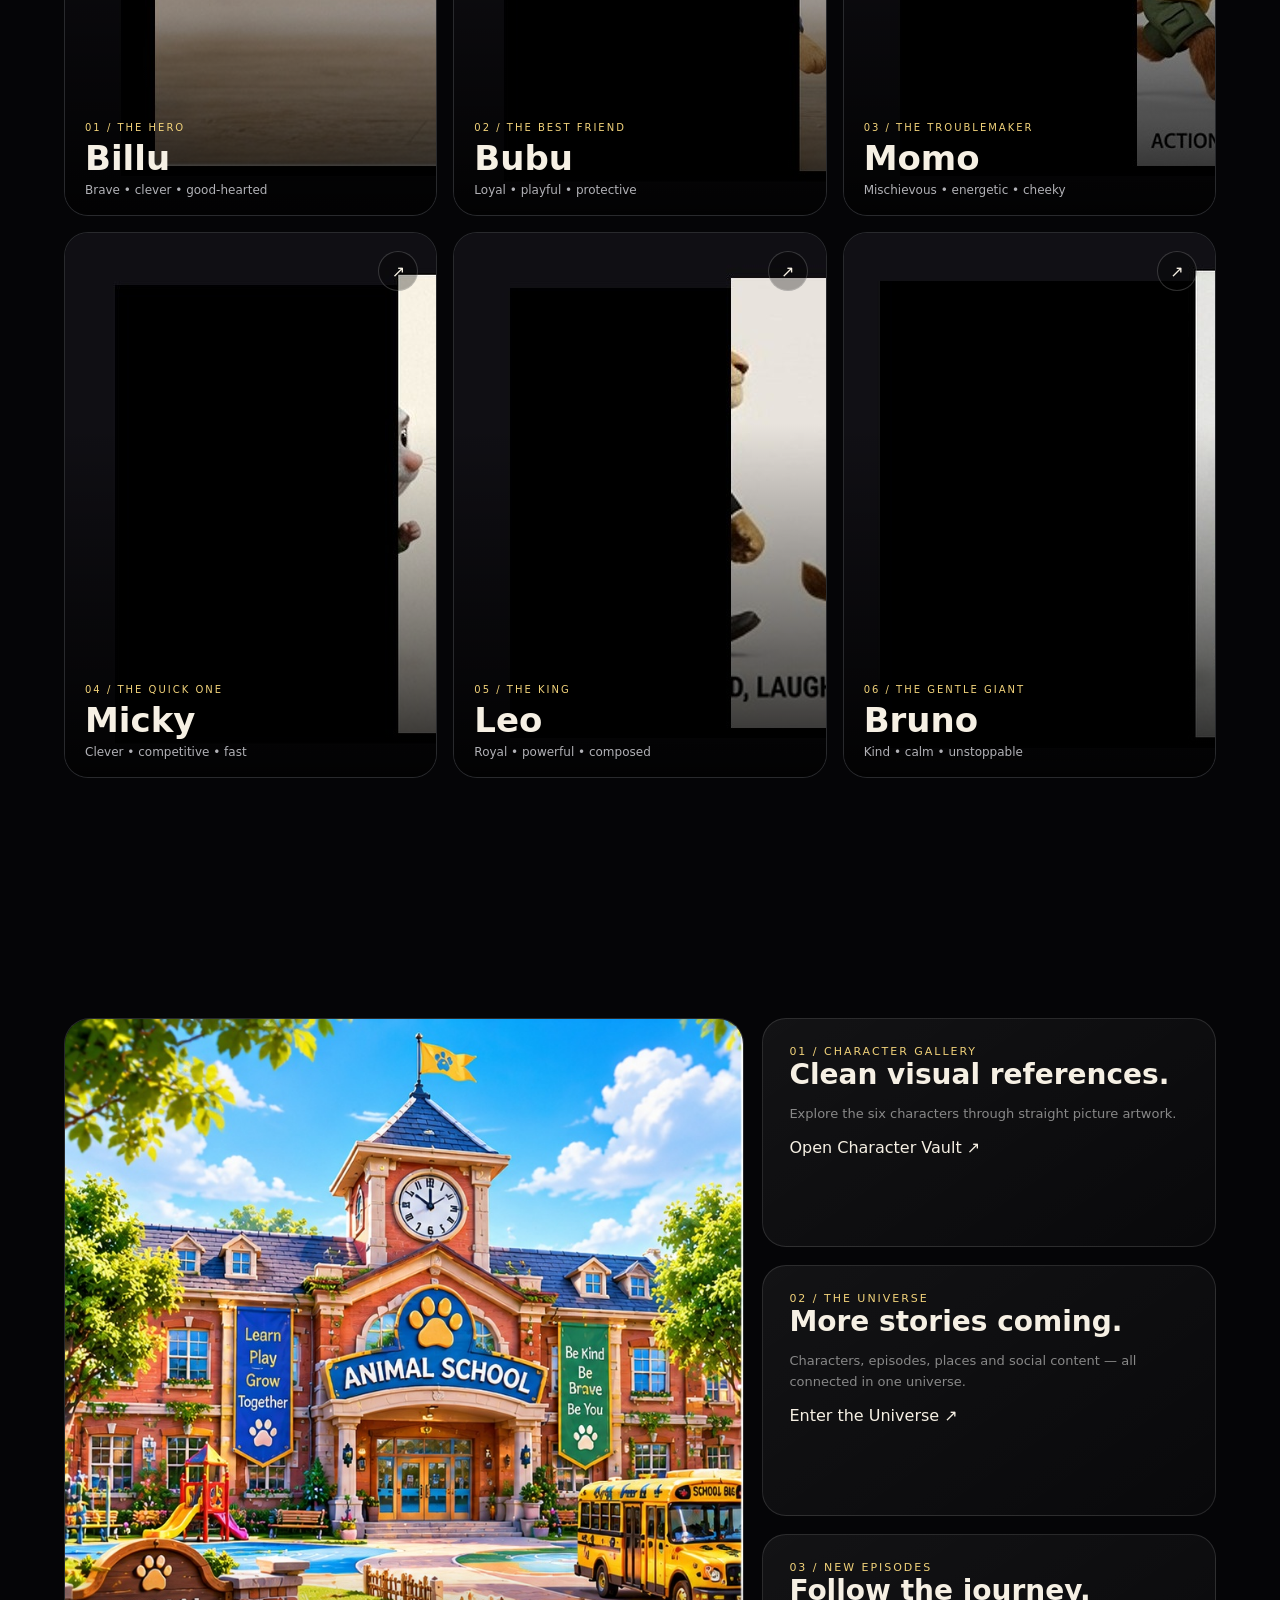
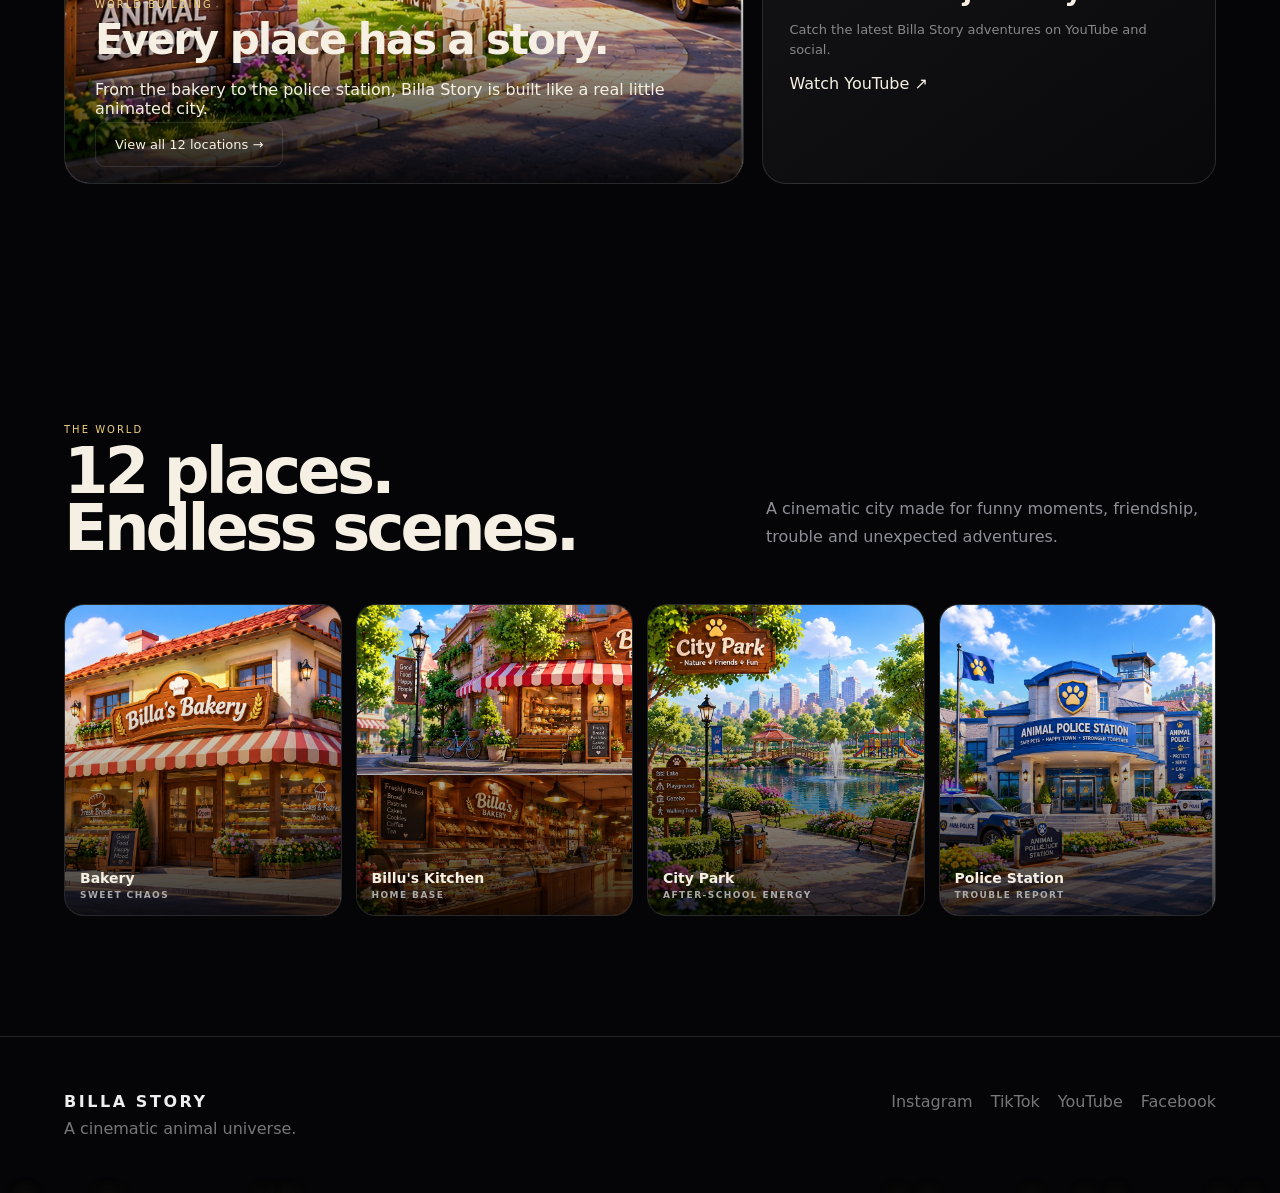
==== commit 4c0ec30a: "Replace homepage character cards with static pictures" ====
--- a/index.html
+++ b/index.html
@@ -1,17 +1 @@
-<!doctype html><html lang="en"><head><meta charset="utf-8"><meta name="viewport" content="width=device-width,initial-scale=1"><title>Billa Story — The Animated Animal Universe</title><meta name="description" content="Enter the cinematic Billa Story universe."><link rel="stylesheet" href="style.css"><link rel="stylesheet" href="next-level.css"></head><body class="next"><div class="progress"></div><div class="cursor-glow"></div>
-<div class="social-top"><span>FOLLOW THE UNIVERSE</span><a href="https://www.instagram.com/billastory11/" target="_blank">Instagram</a><a href="https://www.tiktok.com/@billastory11" target="_blank">TikTok</a><a href="https://www.youtube.com/@BillaStory11" target="_blank">YouTube</a><a href="https://www.facebook.com/profile.php?id=61595432726542" target="_blank">Facebook</a></div>
-<nav class="nav"><a class="brand" href="index.html"><span class="brand-dot"></span>BILLA STORY</a><div class="navlinks"><a href="characters.html">Characters</a><a href="animations.html">Animations</a><a href="episodes.html">Episodes</a><a href="locations.html">Locations</a><a href="gallery.html">Gallery</a><a href="universe.html">Universe</a></div><a class="nav-cta" href="https://www.youtube.com/@BillaStory11" target="_blank">Watch on YouTube ↗</a></nav>
-<header class="next-hero"><div class="hero-grid"><div class="hero-copy reveal"><div class="hero-kicker"><i class="pulse-dot"></i> ORIGINAL ANIMAL UNIVERSE</div><h1>Welcome to<br><em>Billa Story.</em></h1><p>A playful cinematic world where six unforgettable characters turn everyday places into big adventures.</p><div class="hero-actions"><a class="btn primary" href="characters.html">Meet the Cast →</a><a class="btn" href="locations.html">Explore the World</a></div></div><div class="hero-orbit reveal"><span class="float-chip chip-a">6 main characters</span><span class="float-chip chip-b">12 locations</span><img class="hero-video" src="billu-model-sheet.jpg" alt="Billu character"></div></div></header>
-<div class="story-strip"><div>BILLU ✦ BUBU ✦ MOMO ✦ MICKY ✦ LEO ✦ BRUNO ✦ BAKERY ✦ KITCHEN ✦ GARDEN ✦ SCHOOL ✦ PARK ✦ BILLA STORY ✦ </div></div>
-<section class="next-section" id="cast"><div class="section-intro reveal"><div><div class="eyebrow2">The crew</div><h2>Meet the<br>chaos.</h2></div><p>Six personalities. One world. Clean character artwork — no expression videos.</p></div><div class="cast-wall stagger">
-<a class="cast-card tilt reveal" href="billu.html"><img src="billu-model-sheet.jpg" alt="Billu"><div class="cast-arrow">↗</div><div class="cast-info"><div class="cast-no">01 / THE HERO</div><h3>Billu</h3><p>Brave • clever • good-hearted</p></div></a>
-<a class="cast-card tilt reveal" href="bubu.html"><img src="bubu-model-sheet.jpg" alt="Bubu"><div class="cast-arrow">↗</div><div class="cast-info"><div class="cast-no">02 / THE BEST FRIEND</div><h3>Bubu</h3><p>Loyal • playful • protective</p></div></a>
-<a class="cast-card tilt reveal" href="momo.html"><img src="momo-model-sheet.jpg" alt="Momo"><div class="cast-arrow">↗</div><div class="cast-info"><div class="cast-no">03 / THE TROUBLEMAKER</div><h3>Momo</h3><p>Mischievous • energetic • cheeky</p></div></a>
-<a class="cast-card tilt reveal" href="micky.html"><img src="micky-model-sheet.jpg" alt="Micky"><div class="cast-arrow">↗</div><div class="cast-info"><div class="cast-no">04 / THE QUICK ONE</div><h3>Micky</h3><p>Clever • competitive • fast</p></div></a>
-<a class="cast-card tilt reveal" href="leo.html"><img src="leo-model-sheet.jpg" alt="Leo"><div class="cast-arrow">↗</div><div class="cast-info"><div class="cast-no">05 / THE KING</div><h3>Leo</h3><p>Royal • powerful • composed</p></div></a>
-<a class="cast-card tilt reveal" href="bruno.html"><img src="bruno-model-sheet.jpg" alt="Bruno"><div class="cast-arrow">↗</div><div class="cast-info"><div class="cast-no">06 / THE GENTLE GIANT</div><h3>Bruno</h3><p>Kind • calm • unstoppable</p></div></a>
-</div></section>
-<section class="next-section"><div class="trio"><div class="feature-panel reveal"><img src="animal-school-exterior.jpg" alt="Animal School"><div class="feature-copy"><div class="eyebrow2">World building</div><h3>Every place has a story.</h3><p>From the bakery to the police station, Billa Story is built like a real little animated city.</p><a class="btn" href="locations.html">View all 12 locations →</a></div></div><div class="mini-stack"><div class="mini-panel reveal"><div class="number">01 / CHARACTER GALLERY</div><strong>Clean visual references.</strong><p>Explore the six characters through their straight model-sheet artwork.</p><a href="characters.html">Open Character Vault ↗</a></div><div class="mini-panel reveal"><div class="number">02 / THE UNIVERSE</div><strong>More stories coming.</strong><p>Characters, episodes, places and social content — all connected in one universe.</p><a href="universe.html">Enter the Universe ↗</a></div><div class="mini-panel reveal"><div class="number">03 / NEW EPISODES</div><strong>Follow the journey.</strong><p>Catch the latest Billa Story adventures on YouTube and social.</p><a href="https://www.youtube.com/@BillaStory11" target="_blank">Watch YouTube ↗</a></div></div></div></section>
-<section class="next-section"><div class="section-intro reveal"><div><div class="eyebrow2">The world</div><h2>12 places.<br>Endless scenes.</h2></div><p>A cinematic city made for funny moments, friendship, trouble and unexpected adventures.</p></div><div class="location-rail"><a class="place reveal" href="locations.html"><img src="bakery-exterior.jpg" alt="Bakery"><label>Bakery<small>sweet chaos</small></label></a><a class="place reveal" href="locations.html"><img src="billus-kitchen-exterior.jpg" alt="Billu's Kitchen"><label>Billu's Kitchen<small>home base</small></label></a><a class="place reveal" href="locations.html"><img src="city-park-exterior.jpg" alt="City Park"><label>City Park<small>after-school energy</small></label></a><a class="place reveal" href="locations.html"><img src="police-station-exterior.jpg" alt="Police Station"><label>Police Station<small>trouble report</small></label></a></div></section>
-<footer class="next-footer"><div><strong>BILLA STORY</strong><div style="margin-top:8px">A cinematic animal universe.</div></div><div style="display:flex;gap:18px;flex-wrap:wrap"><a href="https://www.instagram.com/billastory11/" target="_blank">Instagram</a><a href="https://www.tiktok.com/@billastory11" target="_blank">TikTok</a><a href="https://www.youtube.com/@BillaStory11" target="_blank">YouTube</a><a href="https://www.facebook.com/profile.php?id=61595432726542" target="_blank">Facebook</a></div></footer>
-<button class="bot-fab" id="botFab" aria-label="Open Billa Bot">💬</button><div class="bot-panel" id="botPanel"><div class="bot-head"><div><strong>Billa Bot</strong><span>Your Billa Story guide</span></div><button id="botClose">×</button></div><div class="bot-messages" id="botMessages"><div class="bot-msg bot">Assalam-o-alaikum! 👋 Main Billa Bot hoon. Characters, locations ya YouTube ke baare mein poochho.</div></div><div class="bot-quick"><button data-q="Who is Billu?">Billu</button><button data-q="Show locations">Locations</button><button data-q="YouTube link">YouTube</button></div><form class="bot-form" id="botForm"><input id="botInput" placeholder="Ask Billa Bot..." autocomplete="off"><button>Send</button></form></div><script src="script.js"></script><script src="next-level.js"></script></body></html>+<!doctype html><html lang="en"><head><meta charset="utf-8"><meta name="viewport" content="width=device-width,initial-scale=1"><title>Billa Story — The Animated Animal Universe</title><meta name="description" content="Enter the cinematic Billa Story universe."><link rel="stylesheet" href="style.css"><link rel="stylesheet" href="next-level.css"></head><body class="next"><div class="progress"></div><div class="cursor-glow"></div><div class="social-top"><span>FOLLOW THE UNIVERSE</span><a href="https://www.instagram.com/billastory11/" target="_blank">Instagram</a><a href="https://www.tiktok.com/@billastory11" target="_blank">TikTok</a><a href="https://www.youtube.com/@BillaStory11" target="_blank">YouTube</a><a href="https://www.facebook.com/profile.php?id=61595432726542" target="_blank">Facebook</a></div><nav class="nav"><a class="brand" href="index.html"><span class="brand-dot"></span>BILLA STORY</a><div class="navlinks"><a href="characters.html">Characters</a><a href="animations.html">Animations</a><a href="episodes.html">Episodes</a><a href="locations.html">Locations</a><a href="gallery.html">Gallery</a><a href="universe.html">Universe</a></div><a class="nav-cta" href="https://www.youtube.com/@BillaStory11" target="_blank">Watch on YouTube ↗</a></nav><header class="next-hero"><div class="hero-grid"><div class="hero-copy reveal"><div class="hero-kicker"><i class="pulse-dot"></i> ORIGINAL ANIMAL UNIVERSE</div><h1>Welcome to<br><em>Billa Story.</em></h1><p>A playful cinematic world where six unforgettable characters turn everyday places into big adventures.</p><div class="hero-actions"><a class="btn primary" href="characters.html">Meet the Cast →</a><a class="btn" href="locations.html">Explore the World</a></div></div><div class="hero-orbit reveal"><span class="float-chip chip-a">6 main characters</span><span class="float-chip chip-b">12 locations</span><img class="hero-video" src="billu-motion-5s.jpg" alt="Billu character picture"></div></div></header><div class="story-strip"><div>BILLU ✦ BUBU ✦ MOMO ✦ MICKY ✦ LEO ✦ BRUNO ✦ BAKERY ✦ KITCHEN ✦ GARDEN ✦ SCHOOL ✦ PARK ✦ BILLA STORY ✦ </div></div><section class="next-section" id="cast"><div class="section-intro reveal"><div><div class="eyebrow2">The crew</div><h2>Meet the<br>characters.</h2></div><p>Six personalities. One world. Straight character pictures only — no expression or motion videos.</p></div><div class="cast-wall stagger"><a class="cast-card tilt reveal" href="billu.html"><img src="billu-motion-5s.jpg" alt="Billu"><div class="cast-arrow">↗</div><div class="cast-info"><div class="cast-no">01 / THE HERO</div><h3>Billu</h3><p>Brave • clever • good-hearted</p></div></a><a class="cast-card tilt reveal" href="bubu.html"><img src="bubu-motion-5s.jpg" alt="Bubu"><div class="cast-arrow">↗</div><div class="cast-info"><div class="cast-no">02 / THE BEST FRIEND</div><h3>Bubu</h3><p>Loyal • playful • protective</p></div></a><a class="cast-card tilt reveal" href="momo.html"><img src="momo-motion-5s.jpg" alt="Momo"><div class="cast-arrow">↗</div><div class="cast-info"><div class="cast-no">03 / THE TROUBLEMAKER</div><h3>Momo</h3><p>Mischievous • energetic • cheeky</p></div></a><a class="cast-card tilt reveal" href="micky.html"><img src="micky-motion-5s.jpg" alt="Micky"><div class="cast-arrow">↗</div><div class="cast-info"><div class="cast-no">04 / THE QUICK ONE</div><h3>Micky</h3><p>Clever • competitive • fast</p></div></a><a class="cast-card tilt reveal" href="leo.html"><img src="leo-motion-5s.jpg" alt="Leo"><div class="cast-arrow">↗</div><div class="cast-info"><div class="cast-no">05 / THE KING</div><h3>Leo</h3><p>Royal • powerful • composed</p></div></a><a class="cast-card tilt reveal" href="bruno.html"><img src="bruno-motion-5s.jpg" alt="Bruno"><div class="cast-arrow">↗</div><div class="cast-info"><div class="cast-no">06 / THE GENTLE GIANT</div><h3>Bruno</h3><p>Kind • calm • unstoppable</p></div></a></div></section><section class="next-section"><div class="trio"><div class="feature-panel reveal"><img src="animal-school-exterior.jpg" alt="Animal School"><div class="feature-copy"><div class="eyebrow2">World building</div><h3>Every place has a story.</h3><p>From the bakery to the police station, Billa Story is built like a real little animated city.</p><a class="btn" href="locations.html">View all 12 locations →</a></div></div><div class="mini-stack"><div class="mini-panel reveal"><div class="number">01 / CHARACTER GALLERY</div><strong>Clean visual references.</strong><p>Explore the six characters through straight picture artwork.</p><a href="characters.html">Open Character Vault ↗</a></div><div class="mini-panel reveal"><div class="number">02 / THE UNIVERSE</div><strong>More stories coming.</strong><p>Characters, episodes, places and social content — all connected in one universe.</p><a href="universe.html">Enter the Universe ↗</a></div><div class="mini-panel reveal"><div class="number">03 / NEW EPISODES</div><strong>Follow the journey.</strong><p>Catch the latest Billa Story adventures on YouTube and social.</p><a href="https://www.youtube.com/@BillaStory11" target="_blank">Watch YouTube ↗</a></div></div></div></section><section class="next-section"><div class="section-intro reveal"><div><div class="eyebrow2">The world</div><h2>12 places.<br>Endless scenes.</h2></div><p>A cinematic city made for funny moments, friendship, trouble and unexpected adventures.</p></div><div class="location-rail"><a class="place reveal" href="locations.html"><img src="bakery-exterior.jpg" alt="Bakery"><label>Bakery<small>sweet chaos</small></label></a><a class="place reveal" href="locations.html"><img src="billus-kitchen-exterior.jpg" alt="Billu's Kitchen"><label>Billu's Kitchen<small>home base</small></label></a><a class="place reveal" href="locations.html"><img src="city-park-exterior.jpg" alt="City Park"><label>City Park<small>after-school energy</small></label></a><a class="place reveal" href="locations.html"><img src="police-station-exterior.jpg" alt="Police Station"><label>Police Station<small>trouble report</small></label></a></div></section><footer class="next-footer"><div><strong>BILLA STORY</strong><div style="margin-top:8px">A cinematic animal universe.</div></div><div style="display:flex;gap:18px;flex-wrap:wrap"><a href="https://www.instagram.com/billastory11/" target="_blank">Instagram</a><a href="https://www.tiktok.com/@billastory11" target="_blank">TikTok</a><a href="https://www.youtube.com/@BillaStory11" target="_blank">YouTube</a><a href="https://www.facebook.com/profile.php?id=61595432726542" target="_blank">Facebook</a></div></footer><button class="bot-fab" id="botFab" aria-label="Open Billa Bot">💬</button><div class="bot-panel" id="botPanel"><div class="bot-head"><div><strong>Billa Bot</strong><span>Your Billa Story guide</span></div><button id="botClose">×</button></div><div class="bot-messages" id="botMessages"><div class="bot-msg bot">Assalam-o-alaikum! 👋 Main Billa Bot hoon. Characters, locations ya YouTube ke baare mein poochho.</div></div><div class="bot-quick"><button data-q="Who is Billu?">Billu</button><button data-q="Show locations">Locations</button><button data-q="YouTube link">YouTube</button></div><form class="bot-form" id="botForm"><input id="botInput" placeholder="Ask Billa Bot..." autocomplete="off"><button>Send</button></form></div><script src="script.js"></script><script src="next-level.js"></script></body></html>
